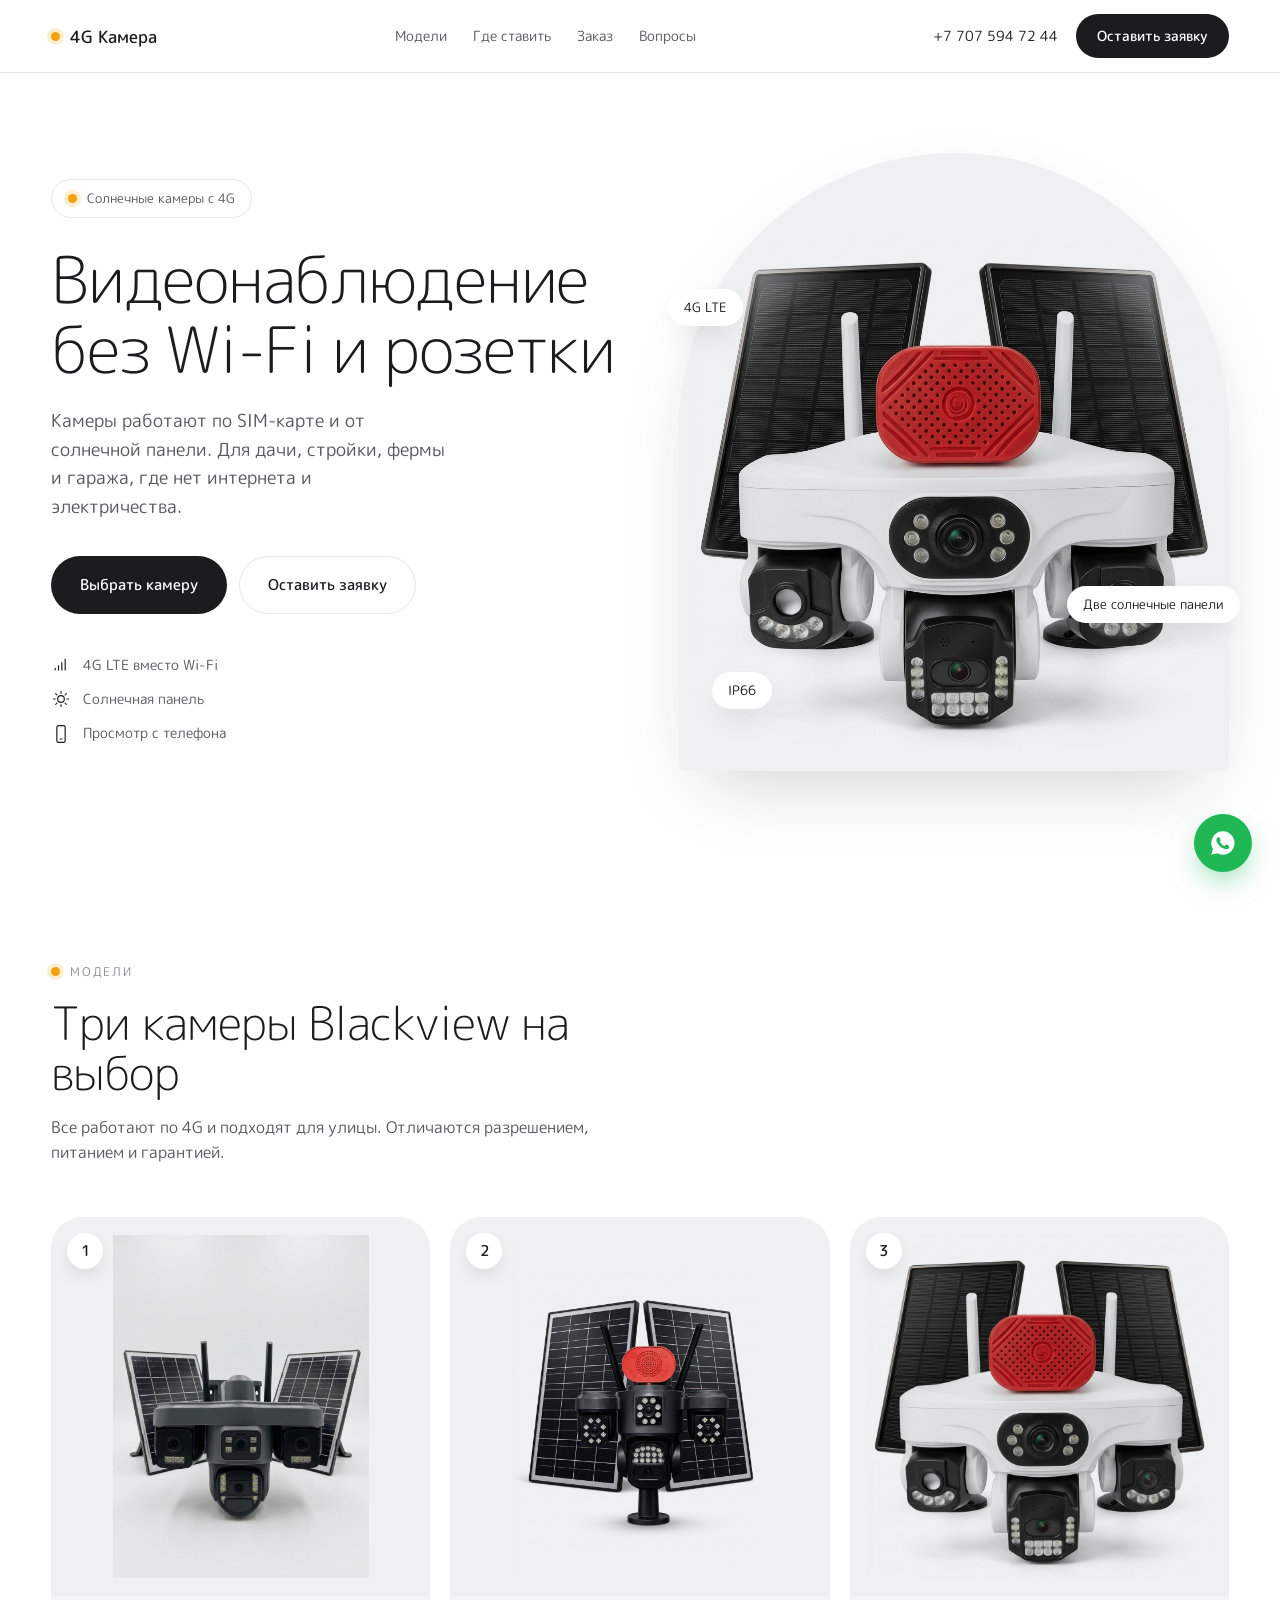
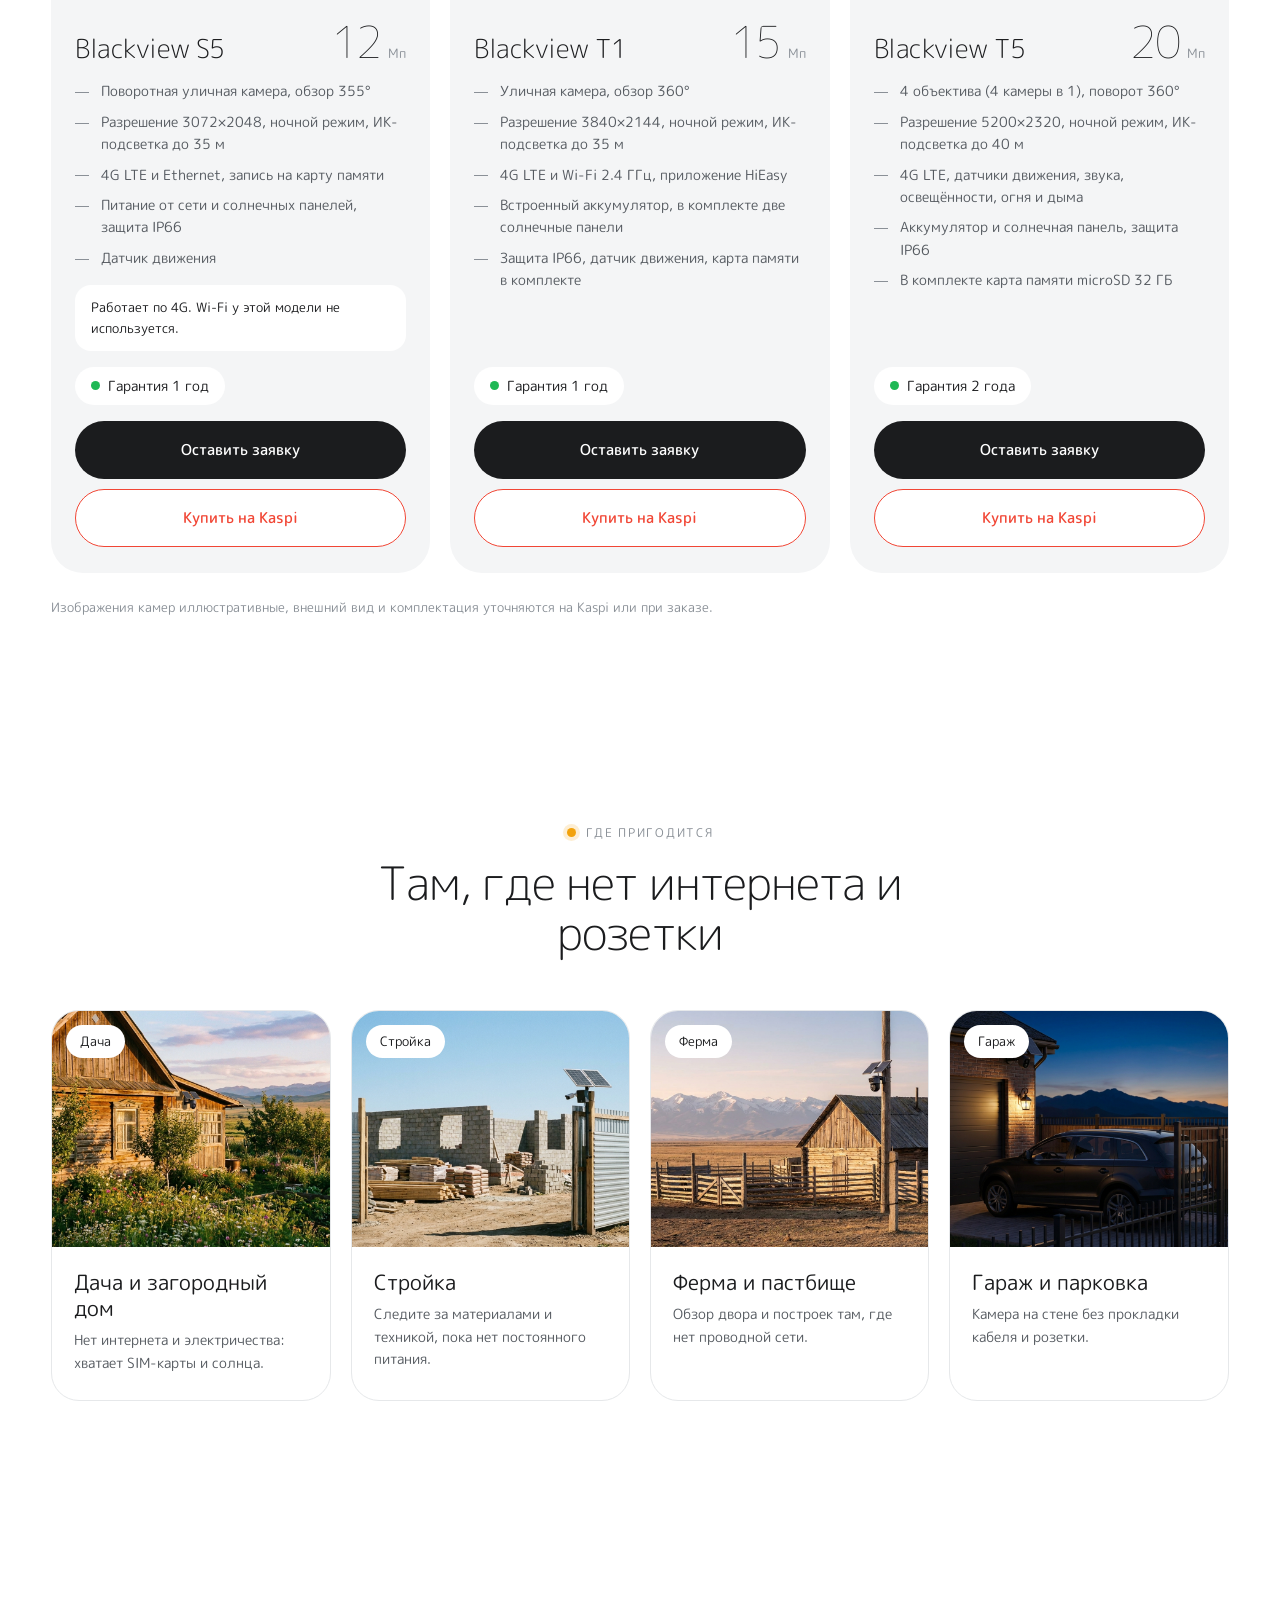
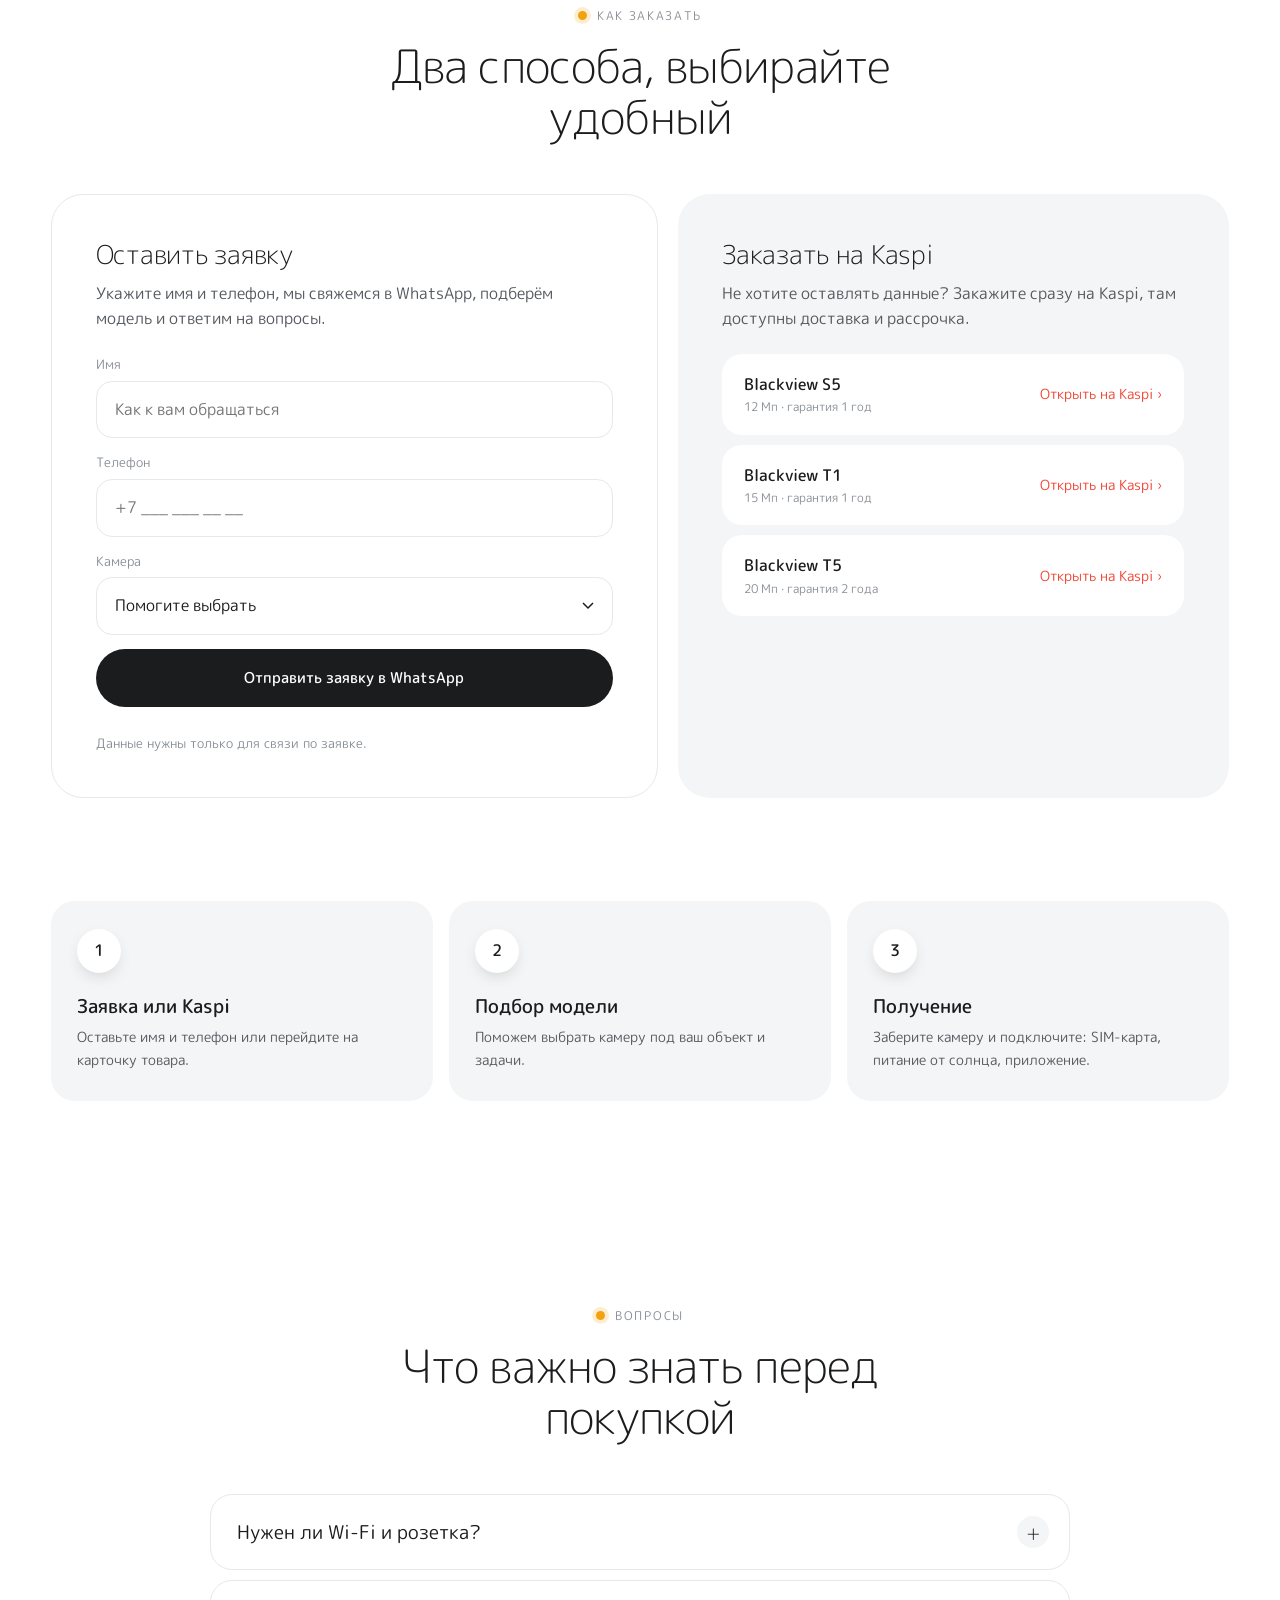
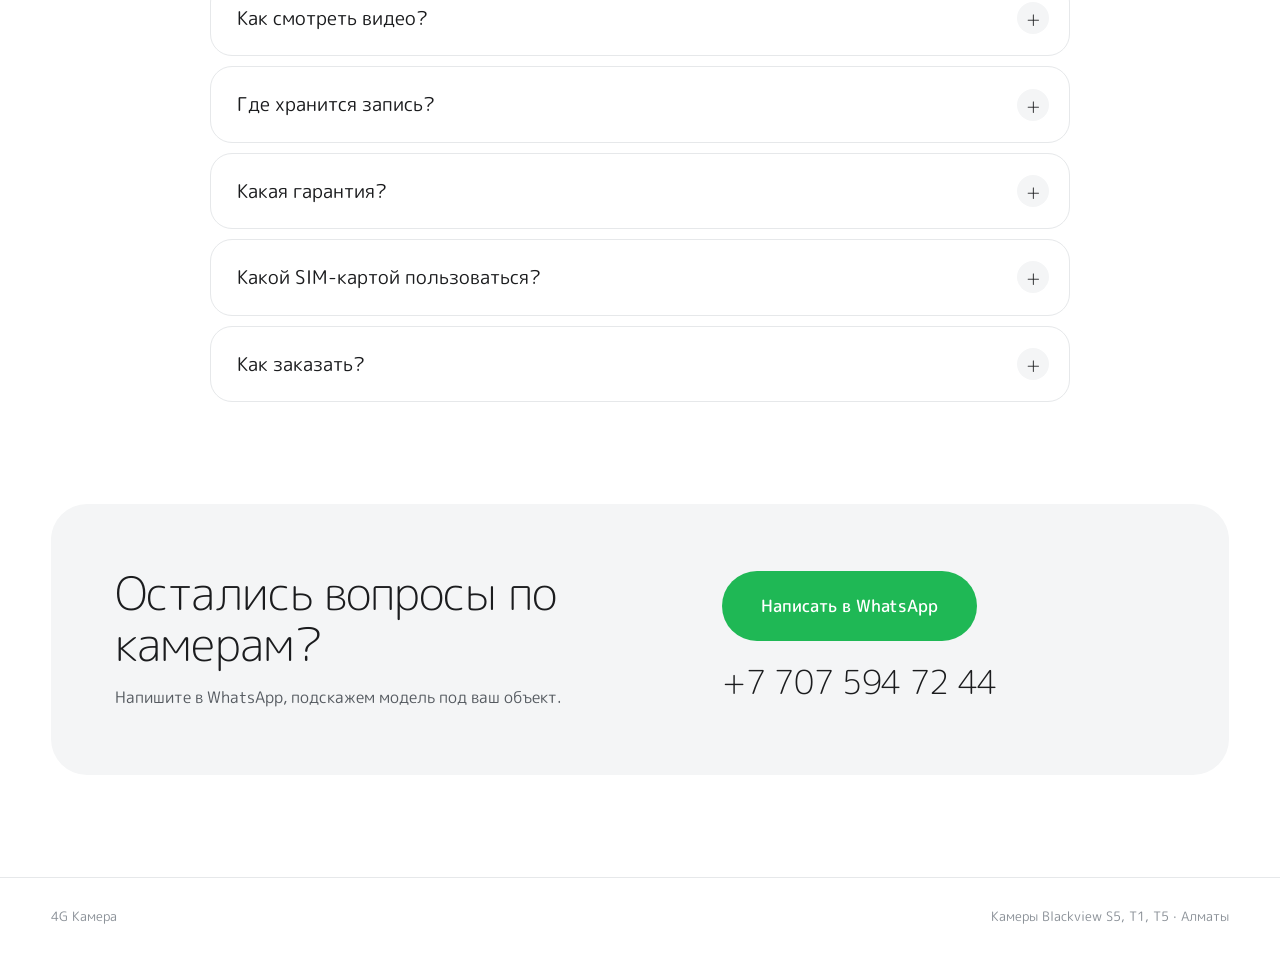
==== index.html @ ace56b49 "4G camera site: variants A and B" ====
<!doctype html>
<html lang="ru">
<head>
<meta charset="utf-8">
<meta name="viewport" content="width=device-width, initial-scale=1">
<title>4G камеры видеонаблюдения на солнечной панели: без Wi-Fi и розетки</title>
<meta name="description" content="Камеры видеонаблюдения Blackview S5, T1 и T5 с 4G и солнечными панелями. Работают по SIM-карте, не нужны Wi-Fi и розетка. Оставьте заявку или закажите на Kaspi.">
<meta property="og:title" content="4G камеры видеонаблюдения на солнечной панели">
<meta property="og:description" content="Без Wi-Fi и розетки: SIM-карта и солнечная панель. Три модели, гарантия 1 и 2 года.">
<meta property="og:type" content="website">
<meta name="robots" content="noindex">
<meta name="theme-color" content="#ffffff">
<meta name="color-scheme" content="light only">
<link rel="icon" href="data:image/svg+xml,%3Csvg xmlns='http://www.w3.org/2000/svg' viewBox='0 0 32 32'%3E%3Crect width='32' height='32' rx='9' fill='%231B1C1E'/%3E%3Ccircle cx='16' cy='16' r='6' fill='%23F2A20C'/%3E%3C/svg%3E">
<link rel="preconnect" href="https://fonts.googleapis.com">
<link rel="preconnect" href="https://fonts.gstatic.com" crossorigin>
<link href="https://fonts.googleapis.com/css2?family=M+PLUS+Rounded+1c:wght@300;400;500;700&display=swap" rel="stylesheet">
<link rel="stylesheet" href="styles.css">
</head>
<body>

<header class="top" id="top">
  <a class="logo" href="#top" aria-label="На главную"><i class="sun"></i><span>4G Камера</span></a>
  <nav class="nav" id="nav" aria-label="Разделы">
    <a href="#models"><em>01</em><b class="s">Модели</b><b class="l">Три модели камер</b><small>Характеристики и гарантия</small></a>
    <a href="#where"><em>02</em><b class="s">Где ставить</b><b class="l">Где пригодится</b><small>Дача, стройка, ферма, гараж</small></a>
    <a href="#order"><em>03</em><b class="s">Заказ</b><b class="l">Как заказать</b><small>Заявка или Kaspi</small></a>
    <a href="#faq"><em>04</em><b class="s">Вопросы</b><b class="l">Вопросы и ответы</b><small>SIM, питание, гарантия</small></a>
    <div class="nav-cta"><button class="btn btn-ink btn-block" type="button" data-lead>Оставить заявку</button><a class="nav-ph" href="tel:+77075947244">+7 707 594 72 44</a></div>
  </nav>
  <div class="top-r">
    <a class="phone" href="tel:+77075947244">+7 707 594 72 44</a>
    <button class="btn btn-ink btn-sm top-cta" type="button" data-lead>Оставить заявку</button>
    <button class="menu-btn" id="burger" type="button" aria-label="Меню" aria-expanded="false" aria-controls="nav"><span class="mb-i"><i></i><i></i></span><b>Меню</b></button>
  </div>
</header>

<main>

<!-- HERO -->
<section class="hero">
  <div class="hero-text">
    <p class="chip"><i class="sun"></i>Солнечные камеры с 4G</p>
    <h1>Видеонаблюдение без Wi-Fi и розетки</h1>
    <p class="lead">Камеры работают по SIM-карте и от солнечной панели. Для дачи, стройки, фермы и гаража, где нет интернета и электричества.</p>
    <div class="cta">
      <a class="btn btn-ink" href="#models">Выбрать камеру</a>
      <button class="btn btn-line" type="button" data-lead>Оставить заявку</button>
    </div>
    <ul class="hero-facts">
      <li><svg viewBox="0 0 24 24"><path d="M5 18v-2M9 18v-5M13 18V9M17 18V5"/></svg>4G LTE вместо Wi-Fi</li>
      <li><svg viewBox="0 0 24 24"><circle cx="12" cy="12" r="4"/><path d="M12 3v2M12 19v2M3 12h2M19 12h2M5.6 5.6l1.4 1.4M17 17l1.4 1.4M5.6 18.4L7 17M17 7l1.4-1.4"/></svg>Солнечная панель</li>
      <li><svg viewBox="0 0 24 24"><rect x="7" y="2" width="10" height="20" rx="2"/><path d="M11 18h2"/></svg>Просмотр с телефона</li>
    </ul>
  </div>
  <div class="hero-shot">
    <div class="arch">
      <img src="img/t5.jpg" alt="Солнечная 4G-камера видеонаблюдения с тремя поворотными объективами" width="1024" height="1024" fetchpriority="high">
    </div>
    <span class="pill p1">4G LTE</span>
    <span class="pill p2">Две солнечные панели</span>
    <span class="pill p3">IP66</span>
  </div>
</section>

<!-- MODELS -->
<section class="models" id="models">
  <div class="sec-head">
    <p class="eyebrow"><i></i>Модели</p>
    <h2>Три камеры Blackview на выбор</h2>
    <p class="sub">Все работают по 4G и подходят для улицы. Отличаются разрешением, питанием и гарантией.</p>
  </div>
  <div class="mdl">
    <div class="mgrid" id="mdlGrid"></div>
    <p class="foot-note">Изображения камер иллюстративные, внешний вид и комплектация уточняются на Kaspi или при заказе.</p>
  </div>
</section>

<!-- WHERE -->
<section class="where" id="where">
  <div class="sec-head center">
    <p class="eyebrow"><i></i>Где пригодится</p>
    <h2>Там, где нет интернета и розетки</h2>
  </div>
  <div class="cards" id="whereCards"></div>
</section>

<!-- ORDER -->
<section class="order" id="order">
  <div class="sec-head center">
    <p class="eyebrow"><i></i>Как заказать</p>
    <h2>Два способа, выбирайте удобный</h2>
  </div>
  <div class="ord">
    <div class="ord-card">
      <h3>Оставить заявку</h3>
      <p>Укажите имя и телефон, мы свяжемся в WhatsApp, подберём модель и ответим на вопросы.</p>
      <form class="form" id="leadForm" novalidate>
        <label>Имя<input type="text" name="name" autocomplete="name" placeholder="Как к вам обращаться" required></label>
        <label>Телефон<input type="tel" name="phone" autocomplete="tel" inputmode="tel" placeholder="+7 ___ ___ __ __" required></label>
        <label>Камера<select name="model" id="formModel"></select></label>
        <p class="err" id="formErr" role="alert"></p>
        <button class="btn btn-ink btn-block" type="submit">Отправить заявку в WhatsApp</button>
        <p class="note">Данные нужны только для связи по заявке.</p>
      </form>
    </div>
    <div class="ord-card ord-kaspi">
      <h3>Заказать на Kaspi</h3>
      <p>Не хотите оставлять данные? Закажите сразу на Kaspi, там доступны доставка и рассрочка.</p>
      <ul class="kaspi-list" id="kaspiList"></ul>
    </div>
  </div>
</section>

<!-- STEPS -->
<section class="steps">
  <ol class="st">
    <li><b>1</b><h3>Заявка или Kaspi</h3><p>Оставьте имя и телефон или перейдите на карточку товара.</p></li>
    <li><b>2</b><h3>Подбор модели</h3><p>Поможем выбрать камеру под ваш объект и задачи.</p></li>
    <li><b>3</b><h3>Получение</h3><p>Заберите камеру и подключите: SIM-карта, питание от солнца, приложение.</p></li>
  </ol>
</section>

<!-- FAQ -->
<section class="faq" id="faq">
  <div class="sec-head center">
    <p class="eyebrow"><i></i>Вопросы</p>
    <h2>Что важно знать перед покупкой</h2>
  </div>
  <div class="qa">
    <details><summary>Нужен ли Wi-Fi и розетка?</summary><p>Нет. Камеры работают по 4G LTE через SIM-карту с интернетом и питаются от солнечной панели и аккумулятора. Модель S5 работает по 4G и от сети, Wi-Fi у неё не используется.</p></details>
    <details><summary>Как смотреть видео?</summary><p>Через мобильное приложение: онлайн-просмотр, запись и оповещения о движении на телефон.</p></details>
    <details><summary>Где хранится запись?</summary><p>На карте памяти microSD, которая устанавливается в камеру.</p></details>
    <details><summary>Какая гарантия?</summary><p>На модели S5 и T1 гарантия 1 год, на модель T5 гарантия 2 года.</p></details>
    <details><summary>Какой SIM-картой пользоваться?</summary><p>Подойдёт SIM-карта оператора связи с мобильным интернетом. Рекомендуем проверить покрытие 4G в месте установки до покупки.</p></details>
    <details><summary>Как заказать?</summary><p>Оставьте заявку на сайте или закажите напрямую на Kaspi. На Kaspi доступны доставка и рассрочка.</p></details>
  </div>
</section>

<!-- CONTACT -->
<section class="contact">
  <div class="contact-box">
    <div>
      <h2>Остались вопросы по камерам?</h2>
      <p class="sub">Напишите в WhatsApp, подскажем модель под ваш объект.</p>
    </div>
    <div class="contact-col">
      <a class="btn btn-wa btn-lg" data-wa="Здравствуйте! Хочу узнать про 4G камеры на солнечной панели." href="#">Написать в WhatsApp</a>
      <p class="ph"><a href="tel:+77075947244">+7 707 594 72 44</a></p>
    </div>
  </div>
</section>

</main>

<footer class="foot">
  <span>4G Камера</span>
  <span>Камеры Blackview S5, T1, T5 · Алматы</span>
</footer>

<a class="wa-float" data-wa="Здравствуйте! Хочу узнать про 4G камеры на солнечной панели." href="#" aria-label="Написать в WhatsApp">
  <svg viewBox="0 0 24 24" width="28" height="28" fill="currentColor" aria-hidden="true"><path d="M12 2a10 10 0 0 0-8.6 15.1L2 22l5-1.3A10 10 0 1 0 12 2Zm5.2 14.1c-.2.6-1.3 1.2-1.8 1.2-.5.1-1 .2-3.3-.7-2.8-1.2-4.600-4-4.700-4.200-.1-.2-1.100-1.500-1.100-2.800s.7-2 1-2.300c.2-.3.500-.3.700-.3h.5c.2 0 .4 0 .6.500l.8 2c.1.200.1.400 0 .500l-.4.600c-.1.100-.2.300-.1.500.5.900 1.200 1.700 2 2.300.8.600 1.500.9 1.700 1 .2.100.4.100.5-.1l.7-.9c.2-.2.300-.2.500-.1l1.900.9c.2.100.4.200.4.300.1.200.1.800-.1 1.400Z"/></svg>
</a>

<div class="modal" id="modal" hidden>
  <div class="modal-bg" data-close></div>
  <div class="modal-box" role="dialog" aria-modal="true" aria-labelledby="modalTitle">
    <button class="modal-x" type="button" data-close aria-label="Закрыть">×</button>
    <h3 id="modalTitle">Оставить заявку</h3>
    <p>Укажите имя и телефон, ответим в WhatsApp.</p>
    <form class="form" id="leadForm2" novalidate>
      <label>Имя<input type="text" name="name" autocomplete="name" placeholder="Как к вам обращаться" required></label>
      <label>Телефон<input type="tel" name="phone" autocomplete="tel" inputmode="tel" placeholder="+7 ___ ___ __ __" required></label>
      <label>Камера<select name="model" id="formModel2"></select></label>
      <p class="err" id="formErr2" role="alert"></p>
      <button class="btn btn-ink btn-block" type="submit">Отправить заявку в WhatsApp</button>
      <p class="note">Данные нужны только для связи по заявке.</p>
    </form>
  </div>
</div>

<script src="app.js"></script>
</body>
</html>
---- styles.css ----
:root{
  --ink:#1B1C1E;--body:#555A60;--muted:#8A9097;--panel:#F4F5F6;--line:#E6E8EA;
  --sun:#F2A20C;--wa:#1FB855;--kaspi:#F14635;
  --r:28px;--pad:clamp(20px,4vw,56px);--max:1240px;--hh:65px;
  color-scheme:light only;
}
html{color-scheme:light only}
*{box-sizing:border-box;margin:0;padding:0}
html{scroll-behavior:smooth;-webkit-text-size-adjust:100%}
body{font-family:'M PLUS Rounded 1c','Onest',system-ui,sans-serif;font-weight:400;font-size:16px;line-height:1.6;color:var(--body);background:#fff;-webkit-font-smoothing:antialiased;overflow-x:hidden}
body.menu-open,body.modal-open{overflow:hidden}
img{display:block;max-width:100%}
a{color:inherit}
button,input,select{font:inherit;color:inherit}
button{cursor:pointer;background:none;border:0}
h1,h2,h3{color:var(--ink);font-weight:300;letter-spacing:-.02em;line-height:1.1}
h2{font-size:clamp(28px,3.6vw,46px);max-width:20ch}
h3{font-weight:500;letter-spacing:0;line-height:1.25}
section{padding:clamp(56px,8vw,104px) var(--pad)}
.sec-head{max-width:var(--max);margin:0 auto clamp(28px,4vw,52px)}
.sec-head.center{text-align:center}
.sec-head.center h2{margin-left:auto;margin-right:auto;max-width:24ch}
.sec-head.center .sub{margin-left:auto;margin-right:auto}
.eyebrow{display:flex;align-items:center;gap:10px;font-size:12px;letter-spacing:.14em;text-transform:uppercase;color:var(--muted);margin-bottom:16px}
.center .eyebrow{justify-content:center}
.eyebrow i,.sun{display:inline-block;width:9px;height:9px;border-radius:50%;background:var(--sun);box-shadow:0 0 0 4px rgba(242,162,12,.18)}
.sub{max-width:58ch;margin-top:16px}
.note{font-size:13px;color:var(--muted);margin-top:12px}
.foot-note{font-size:13px;color:var(--muted);margin:24px auto 0;max-width:var(--max)}

.btn{display:inline-flex;align-items:center;justify-content:center;gap:10px;padding:16px 28px;font-weight:500;font-size:15px;text-decoration:none;border-radius:999px;border:1px solid transparent;transition:background .2s,transform .2s,border-color .2s,color .2s}
.btn-ink{background:var(--ink);color:#fff}.btn-ink:hover{background:#000;transform:translateY(-1px)}
.btn-wa{background:var(--wa);color:#fff}.btn-wa:hover{background:#18a34b;transform:translateY(-1px)}
.btn-line{border-color:var(--line);background:#fff;color:var(--ink)}.btn-line:hover{border-color:var(--ink)}
.btn-kaspi{border-color:var(--kaspi);color:var(--kaspi);background:#fff}.btn-kaspi:hover{background:var(--kaspi);color:#fff;transform:translateY(-1px)}
.btn-sm{padding:10px 20px;font-size:14px}.btn-lg{padding:20px 38px;font-size:17px}.btn-block{display:flex;width:100%}

/* header */
.top{position:fixed;inset:0 0 auto 0;z-index:50;display:flex;align-items:center;justify-content:space-between;gap:20px;padding:14px var(--pad);background:#fff;border-bottom:1px solid var(--line)}
.logo{display:flex;align-items:center;gap:10px;text-decoration:none;font-weight:500;color:var(--ink);font-size:17px}
.nav{display:flex;gap:26px;font-size:14px}
.nav a{text-decoration:none;color:var(--body)}.nav a:hover{color:var(--ink)}
.nav em,.nav small,.nav .l,.nav-cta{display:none}
.nav a b{font-weight:400}
.top-r{display:flex;align-items:center;gap:18px}
.phone{font-size:14px;text-decoration:none;color:var(--ink)}
.menu-btn{display:none;align-items:center;gap:10px;height:42px;padding:0 16px 0 14px;border:1px solid var(--line);border-radius:999px;background:#fff;color:var(--ink);font-size:13px;letter-spacing:.08em;text-transform:uppercase}
.menu-btn b{font-weight:400}
.mb-i{position:relative;width:18px;height:10px}
.mb-i i{position:absolute;left:0;right:0;height:1.5px;background:var(--ink);border-radius:2px;transition:transform .25s,top .25s}
.mb-i i:nth-child(1){top:0}.mb-i i:nth-child(2){top:8px}
.menu-btn[aria-expanded="true"] .mb-i i:nth-child(1){top:4px;transform:rotate(45deg)}
.menu-btn[aria-expanded="true"] .mb-i i:nth-child(2){top:4px;transform:rotate(-45deg)}

/* hero */
.hero{display:grid;grid-template-columns:minmax(0,1.05fr) minmax(0,1fr);gap:clamp(24px,4vw,64px);align-items:center;max-width:calc(var(--max) + var(--pad)*2);margin:0 auto;padding:128px var(--pad) 64px;min-height:min(100svh,860px)}
.chip{display:inline-flex;align-items:center;gap:10px;padding:8px 16px;border:1px solid var(--line);border-radius:999px;font-size:13px;margin-bottom:26px}
.hero h1{font-size:clamp(36px,5vw,72px);margin-bottom:22px}
.lead{font-size:clamp(16px,1.4vw,19px);max-width:36ch}
.cta{display:flex;flex-wrap:wrap;gap:12px;margin-top:34px}
.hero-facts{list-style:none;margin-top:40px;display:grid;gap:12px;font-size:14px}
.hero-facts li{display:flex;align-items:center;gap:12px}
.hero-facts svg{width:20px;height:20px;fill:none;stroke:var(--ink);stroke-width:1.4;stroke-linecap:round;stroke-linejoin:round}
.hero-shot{position:relative}
.arch{position:relative;overflow:hidden;aspect-ratio:4/4.5;border-radius:999px 999px var(--r) var(--r);background:#EEF0F2;box-shadow:0 30px 80px -30px rgba(27,28,30,.25)}
.arch img{position:absolute;left:50%;top:54%;width:96%;height:auto;transform:translate(-50%,-50%);mix-blend-mode:multiply;animation:float 7s ease-in-out infinite}
@keyframes float{50%{transform:translate(-50%,-52%)}}
.pill{position:absolute;padding:8px 16px;border-radius:999px;background:#fff;font-size:13px;color:var(--ink);box-shadow:0 12px 30px -14px rgba(27,28,30,.35)}
.p1{top:22%;left:-2%}.p2{bottom:24%;right:-2%}.p3{bottom:10%;left:6%}

/* models */
.mdl{max-width:var(--max);margin:0 auto}
.pills{display:flex;flex-wrap:wrap;gap:8px}
.pills button{padding:11px 22px;border-radius:999px;border:1px solid var(--line);font-size:14px;color:var(--ink);background:#fff;transition:background .15s,color .15s,border-color .15s}
.pills button:hover{border-color:var(--ink)}
.pills button[aria-selected="true"]{background:var(--ink);color:#fff;border-color:var(--ink)}
.mdl-card{display:grid;grid-template-columns:minmax(0,1fr) minmax(0,1.1fr);gap:0;margin-top:20px;background:var(--panel);border-radius:36px;overflow:hidden}
.mdl-img{position:relative;display:grid;place-items:center;padding:clamp(16px,3vw,40px);background:#EEF0F2;min-height:420px}
.mdl-img img{max-height:520px;width:auto;mix-blend-mode:multiply;transition:opacity .3s}
.mdl-img img.fade{opacity:0}
.mdl-body{padding:clamp(24px,3.4vw,48px);display:flex;flex-direction:column;gap:20px}
.mdl-head{display:flex;align-items:flex-end;justify-content:space-between;gap:16px;flex-wrap:wrap}
.mdl-name{font-size:clamp(26px,3vw,38px);font-weight:300;color:var(--ink);letter-spacing:-.02em}
.mdl-mp{display:flex;align-items:baseline;gap:8px;font-size:13px;color:var(--muted)}
.mdl-mp b{font-size:clamp(40px,5vw,64px);font-weight:200;color:var(--ink);letter-spacing:-.04em;line-height:1}
.dash{list-style:none;display:grid;gap:10px;font-size:15px}
.dash li{display:flex;gap:12px}
.dash li::before{content:'';flex:none;width:14px;height:1px;background:var(--muted);margin-top:.85em}
.mdl-warn{font-size:13px;color:var(--ink);background:#fff;border-radius:16px;padding:12px 16px}
.mdl-warn:empty{display:none}
.mdl-foot{margin-top:auto;display:flex;align-items:center;justify-content:space-between;gap:16px;flex-wrap:wrap;padding-top:8px}
.warr{display:inline-flex;align-items:center;gap:8px;padding:8px 16px;border-radius:999px;background:#fff;font-size:14px;color:var(--ink)}
.warr::before{content:'';width:9px;height:9px;border-radius:50%;background:var(--wa)}
.mdl-btns{display:flex;gap:10px;flex-wrap:wrap}
.cmp-wrap{margin-top:28px;overflow-x:auto;border:1px solid var(--line);border-radius:24px}
.cmp{width:100%;min-width:560px;border-collapse:collapse;font-size:14px}
.cmp th,.cmp td{padding:14px 20px;text-align:left;border-bottom:1px solid var(--line)}
.cmp tr:last-child td,.cmp tr:last-child th{border-bottom:0}
.cmp thead th{font-weight:500;color:var(--ink);background:var(--panel)}
.cmp tbody th{font-weight:400;color:var(--muted);width:30%}
.cmp td.on,.cmp th.on{background:rgba(242,162,12,.1)}

/* cards */
.cards{display:grid;grid-template-columns:repeat(4,1fr);gap:20px;max-width:var(--max);margin:0 auto}
.card{display:flex;flex-direction:column;background:#fff;border:1px solid var(--line);border-radius:var(--r);overflow:hidden;transition:transform .25s,box-shadow .25s}
.card:hover{transform:translateY(-4px);box-shadow:0 24px 50px -28px rgba(27,28,30,.35)}
.card-img{position:relative;aspect-ratio:4/3.4;overflow:hidden;background:var(--panel)}
.card-img img{width:100%;height:100%;object-fit:cover;transition:transform .6s}
.card:hover .card-img img{transform:scale(1.06)}
.tag{position:absolute;top:14px;left:14px;padding:6px 14px;border-radius:999px;background:#fff;font-size:13px;color:var(--ink)}
.card-body{padding:22px 22px 26px}
.card-body h3{font-size:21px;font-weight:400;margin-bottom:8px}
.card-body p{font-size:14px}

/* order */
.ord{display:grid;grid-template-columns:1.1fr 1fr;gap:20px;max-width:var(--max);margin:0 auto}
.ord-card{padding:clamp(24px,3.4vw,44px);border:1px solid var(--line);border-radius:32px;background:#fff}
.ord-kaspi{background:var(--panel);border-color:transparent}
.ord-card h3{font-size:26px;font-weight:300;margin-bottom:10px;letter-spacing:-.01em}
.ord-card>p{margin-bottom:22px;max-width:46ch}
.form{display:grid;gap:14px}
.form label{display:grid;gap:6px;font-size:13px;color:var(--muted)}
.form input,.form select{width:100%;padding:15px 18px;border:1px solid var(--line);border-radius:16px;background:#fff;color:var(--ink);font-size:16px;outline:0;transition:border-color .15s}
.form input:focus,.form select:focus{border-color:var(--ink)}
.form select{appearance:none;background-image:url("data:image/svg+xml,%3Csvg xmlns='http://www.w3.org/2000/svg' width='12' height='8' viewBox='0 0 12 8'%3E%3Cpath d='M1 1l5 5 5-5' fill='none' stroke='%231B1C1E' stroke-width='1.5'/%3E%3C/svg%3E");background-repeat:no-repeat;background-position:right 18px center}
.err{font-size:13px;color:#C23A28;min-height:0}.err:empty{display:none}
.kaspi-list{list-style:none;display:grid;gap:10px}
.kaspi-list a{display:flex;align-items:center;justify-content:space-between;gap:12px;padding:18px 22px;border-radius:20px;background:#fff;text-decoration:none;color:var(--ink);transition:transform .2s,box-shadow .2s}
.kaspi-list a:hover{transform:translateY(-2px);box-shadow:0 16px 36px -22px rgba(27,28,30,.4)}
.kaspi-list b{font-weight:500}
.kaspi-list small{display:block;font-size:12px;color:var(--muted)}
.kaspi-list i{font-style:normal;color:var(--kaspi);font-size:14px;white-space:nowrap}

/* steps */
.steps{padding-top:0}
.st{list-style:none;display:grid;grid-template-columns:repeat(3,1fr);gap:16px;max-width:var(--max);margin:0 auto}
.st li{padding:28px 26px 30px;background:var(--panel);border-radius:24px}
.st b{display:grid;place-items:center;width:44px;height:44px;border-radius:50%;background:#fff;color:var(--ink);font-weight:500;margin-bottom:22px;box-shadow:0 6px 18px -8px rgba(27,28,30,.3)}
.st h3{font-size:19px;margin-bottom:8px}.st p{font-size:14px}

/* faq */
.faq{background:#fff}
.qa{max-width:860px;margin:0 auto;display:grid;gap:10px}
.qa details{border:1px solid var(--line);border-radius:22px;background:#fff;transition:background .2s}
.qa details[open]{background:var(--panel);border-color:transparent}
.qa summary{list-style:none;cursor:pointer;padding:22px 64px 22px 26px;font-size:clamp(16px,1.5vw,19px);color:var(--ink);position:relative}
.qa summary::-webkit-details-marker{display:none}
.qa summary::after{content:'+';position:absolute;right:20px;top:50%;width:32px;height:32px;margin-top:-16px;display:grid;place-items:center;border-radius:50%;background:var(--panel);font-size:20px;font-weight:300;transition:transform .2s,background .2s}
.qa details[open] summary::after{transform:rotate(45deg);background:#fff}
.qa p{padding:0 26px 24px;max-width:64ch}

/* contact */
.contact{padding-top:0}
.contact-box{max-width:var(--max);margin:0 auto;padding:clamp(32px,5vw,64px);background:var(--panel);border-radius:36px;display:grid;grid-template-columns:1.3fr 1fr;gap:32px;align-items:center}
.contact-box h2{max-width:16ch}
.contact-col{display:grid;gap:14px;justify-items:start}
.ph{font-size:clamp(24px,2.6vw,34px);font-weight:300;color:var(--ink);letter-spacing:-.01em}.ph a{text-decoration:none}
.foot{display:flex;justify-content:space-between;flex-wrap:wrap;gap:8px;padding:28px var(--pad);border-top:1px solid var(--line);font-size:13px;color:var(--muted)}
.wa-float{position:fixed;right:clamp(14px,2.4vw,28px);bottom:clamp(14px,2.4vw,28px);z-index:60;width:58px;height:58px;display:grid;place-items:center;background:var(--wa);color:#fff;border-radius:50%;box-shadow:0 12px 30px -8px rgba(31,184,85,.6);transition:transform .2s}
.wa-float:hover{transform:scale(1.07)}

/* modal */
.modal{position:fixed;inset:0;z-index:100;display:grid;place-items:center;padding:20px}
.modal[hidden]{display:none}
.modal-bg{position:absolute;inset:0;background:rgba(27,28,30,.5)}
.modal-box{position:relative;width:100%;max-width:460px;max-height:calc(100svh - 40px);overflow:auto;padding:34px 30px 30px;background:#fff;border-radius:32px;animation:pop .25s ease-out}
@keyframes pop{from{transform:translateY(14px);opacity:0}}
.modal-box h3{font-size:26px;font-weight:300;margin-bottom:8px}
.modal-box>p{margin-bottom:20px;font-size:14px}
.modal-x{position:absolute;right:16px;top:14px;width:36px;height:36px;border-radius:50%;background:var(--panel);font-size:22px;line-height:1;color:var(--ink)}

@media (max-width:1100px){
  .cards{grid-template-columns:repeat(2,1fr)}
  .menu-btn{display:inline-flex}
  .nav{display:none}
  .nav.open{display:flex;flex-direction:column;position:fixed;inset:var(--hh) 0 0 0;gap:0;padding:8px var(--pad) 40px;background:#fff;overflow-y:auto;z-index:49}
  .nav.open a{display:grid;grid-template-columns:44px 1fr;grid-template-rows:auto auto;align-items:baseline;column-gap:6px;padding:20px 0;border-bottom:1px solid var(--line);color:var(--ink)}
  .nav.open a em{display:block;grid-row:1/3;font-style:normal;font-size:13px;color:var(--muted);letter-spacing:.08em}
  .nav.open a b.l{display:block;font-size:22px;font-weight:300;letter-spacing:-.01em}
  .nav.open a b.s{display:none}
  .nav.open a small{display:block;font-size:13px;color:var(--muted);margin-top:4px}
  .nav.open .nav-cta{display:grid;gap:14px;margin-top:28px}
  .nav.open .nav-ph{text-align:center;color:var(--ink);font-size:22px;font-weight:300;text-decoration:none}
  .top-cta{display:none}
}
@media (max-width:980px){
  .hero{grid-template-columns:1fr;min-height:0;padding-top:104px}
  .hero-shot{order:-1;max-width:440px;margin:0 auto;width:100%}
  .phone{display:none}
  .mdl-card{grid-template-columns:1fr}
  .mdl-img{min-height:300px}
  .ord{grid-template-columns:1fr}
  .contact-box{grid-template-columns:1fr}
  .st{grid-template-columns:1fr}
}
@media (max-width:560px){
  .top{padding:10px var(--pad)}
  .logo{font-size:15px}
  .menu-btn{height:40px;padding:0 14px 0 12px}
  .cta .btn{flex:1 1 100%}
  .p1{left:0}.p2{right:0}.p3{left:2%}
  .pill{font-size:12px;padding:6px 12px}
  .cards{display:flex;overflow-x:auto;scroll-snap-type:x mandatory;gap:14px;margin:0 calc(var(--pad)*-1);padding:2px var(--pad) 10px;scrollbar-width:none}
  .cards::-webkit-scrollbar{display:none}
  .card{flex:0 0 82%;scroll-snap-align:center}
  .mdl-card{border-radius:28px}
  .mdl-btns,.mdl-btns .btn{width:100%}
  .wa-float{width:50px;height:50px}.wa-float svg{width:24px;height:24px}
  .foot{padding-bottom:84px}
  .contact-box{border-radius:28px}
  .modal-box{padding:30px 22px 24px;border-radius:28px}
}
@media (max-width:420px){.menu-btn b{display:none}.menu-btn{width:40px;padding:0;justify-content:center}.mb-i{width:16px}}
@media (prefers-reduced-motion:reduce){*{animation:none!important;transition:none!important}html{scroll-behavior:auto}}
.arch img,.mdl-img img{-webkit-mask-image:radial-gradient(ellipse 72% 72% at 50% 50%,#000 62%,transparent 100%);mask-image:radial-gradient(ellipse 72% 72% at 50% 50%,#000 62%,transparent 100%)}

/* models row */
.mgrid{display:grid;grid-template-columns:repeat(3,1fr);gap:20px;align-items:stretch}
.mcard{display:flex;flex-direction:column;background:var(--panel);border-radius:32px;overflow:hidden;transition:transform .25s,box-shadow .25s}
.mcard:hover{transform:translateY(-4px);box-shadow:0 28px 56px -30px rgba(27,28,30,.4)}
.mcard-img{position:relative;display:grid;place-items:center;aspect-ratio:1/1;background:#EEF0F2;padding:18px}
.mcard-img img{max-height:100%;width:auto;max-width:100%;object-fit:contain;mix-blend-mode:multiply;transition:transform .5s}
.mcard:hover .mcard-img img{transform:scale(1.04)}
.num{position:absolute;top:16px;left:16px;display:grid;place-items:center;width:36px;height:36px;border-radius:50%;background:#fff;color:var(--ink);font-weight:500;font-size:15px;box-shadow:0 8px 20px -10px rgba(27,28,30,.4)}
.mcard-body{display:flex;flex-direction:column;gap:16px;padding:24px 24px 26px;flex:1}
.mcard-head{display:flex;align-items:flex-end;justify-content:space-between;gap:12px}
.mcard-head h3{font-size:26px;font-weight:300;letter-spacing:-.02em}
.mcard .mdl-mp b{font-size:44px}
.mcard .dash{font-size:14px;gap:8px}
.mcard .warr{align-self:flex-start;margin-top:auto}
.mcard-btns{display:grid;gap:10px}
.mcard-btns .btn{width:100%}
@media (max-width:980px){
  .mgrid{display:flex;overflow-x:auto;scroll-snap-type:x mandatory;gap:14px;margin:0 calc(var(--pad)*-1);padding:2px var(--pad) 10px;scrollbar-width:none}
  .mgrid::-webkit-scrollbar{display:none}
  .mcard{flex:0 0 min(84%,380px);scroll-snap-align:center}
}
.mcard-img{display:block;aspect-ratio:1/1;padding:0}
.mcard-img img{position:absolute;inset:18px;width:calc(100% - 36px);height:calc(100% - 36px);max-height:none;object-fit:contain}
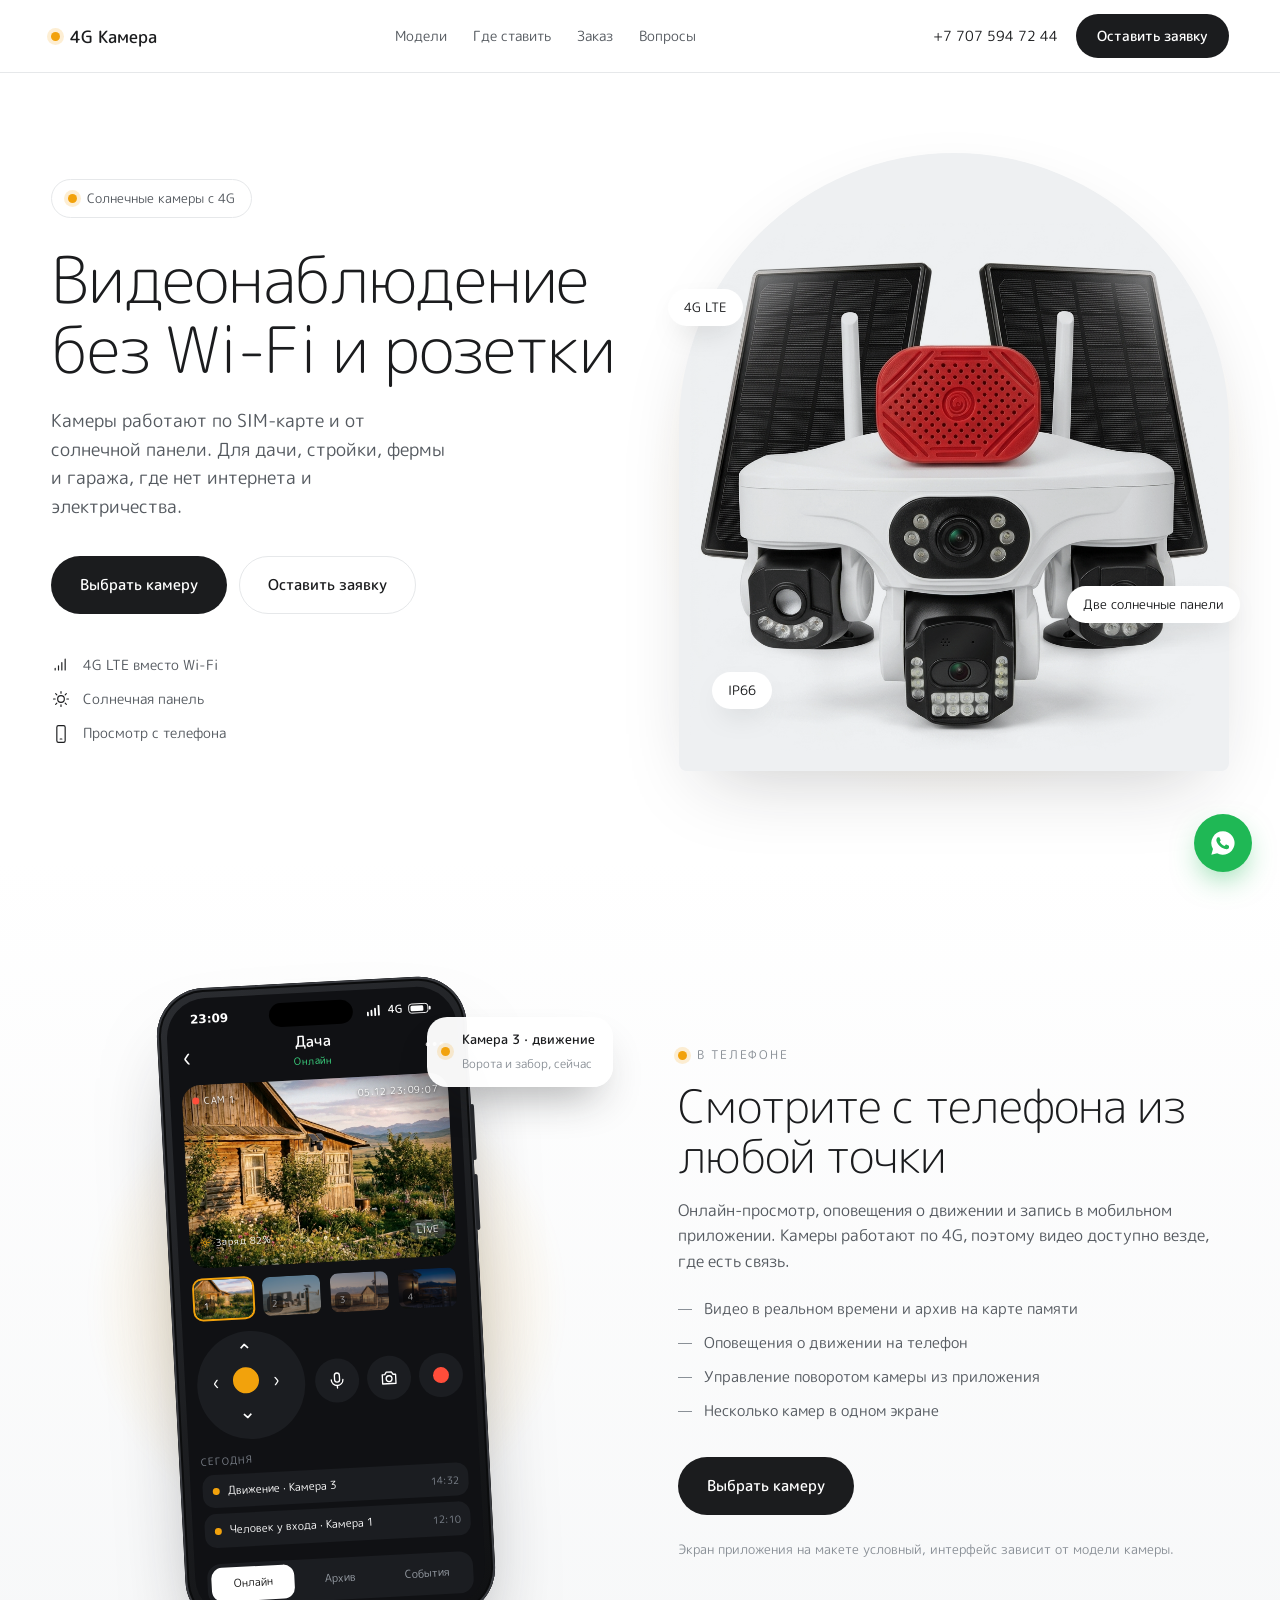
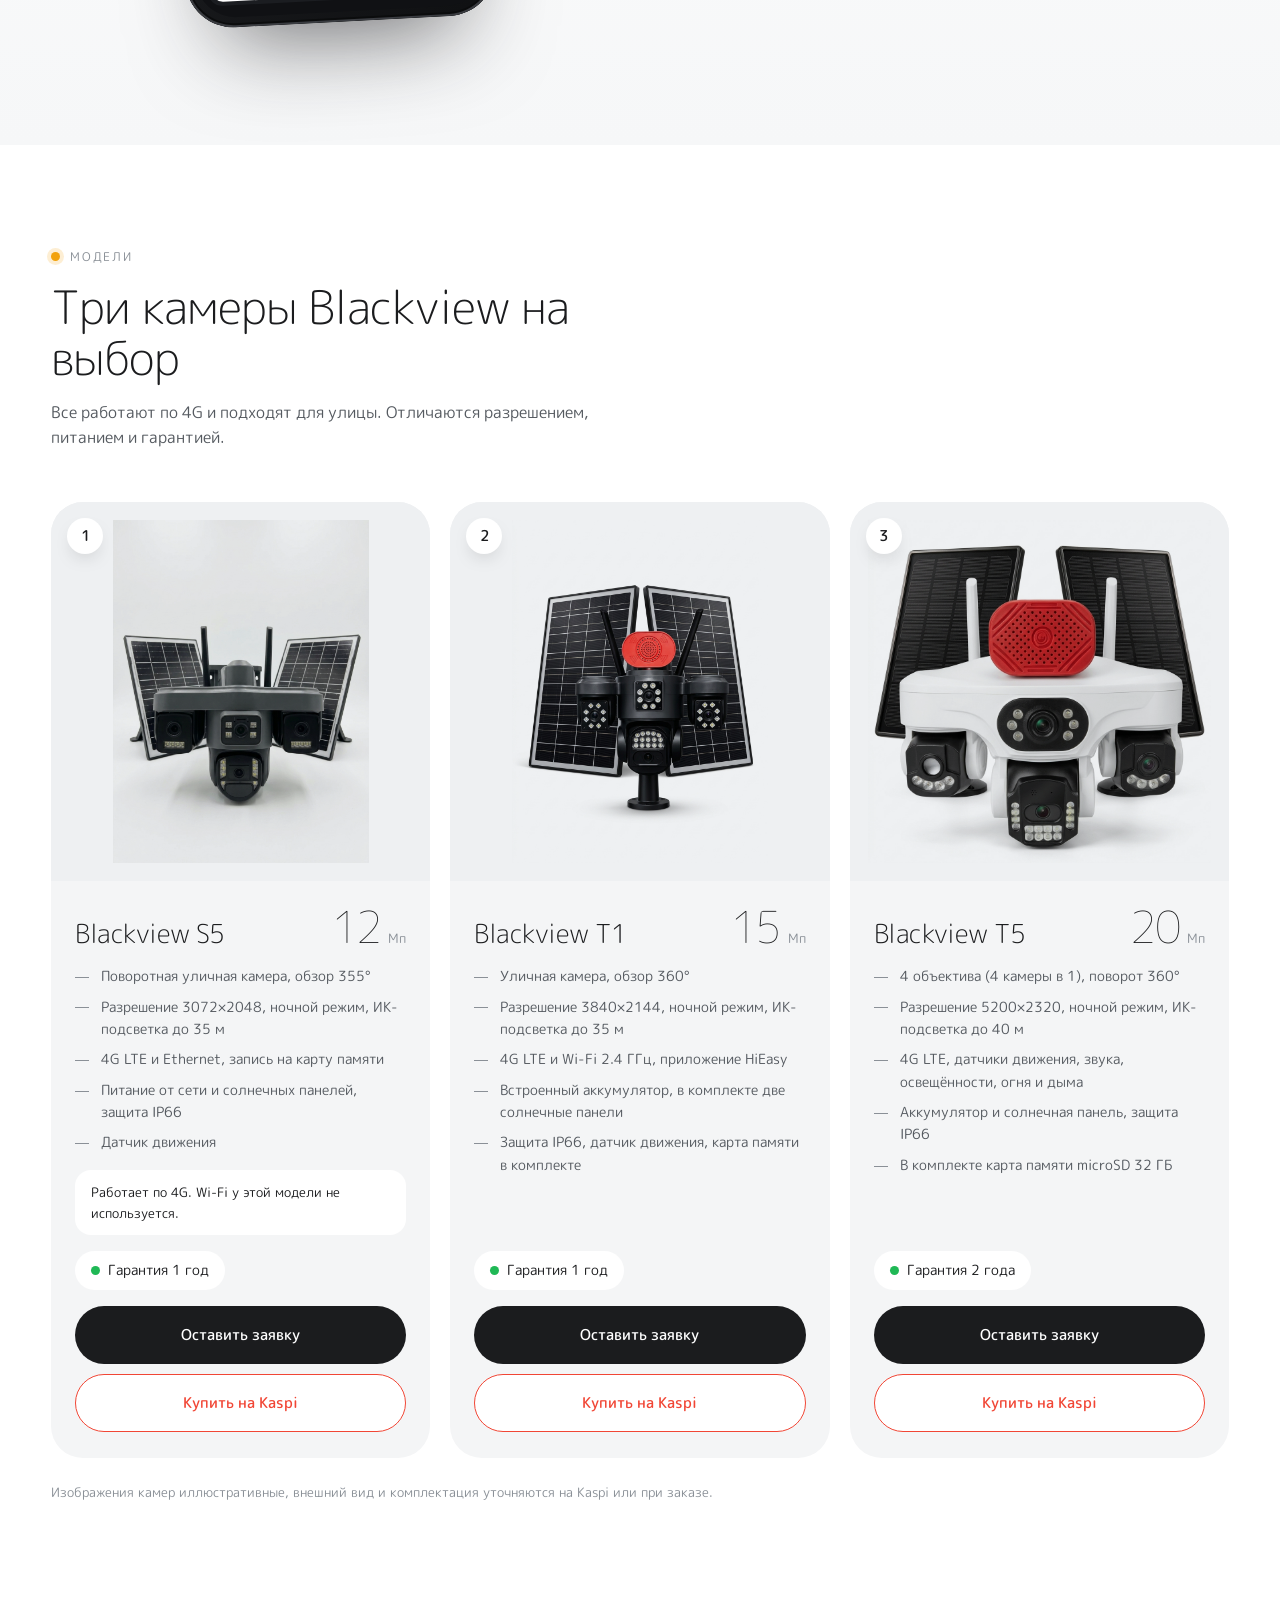
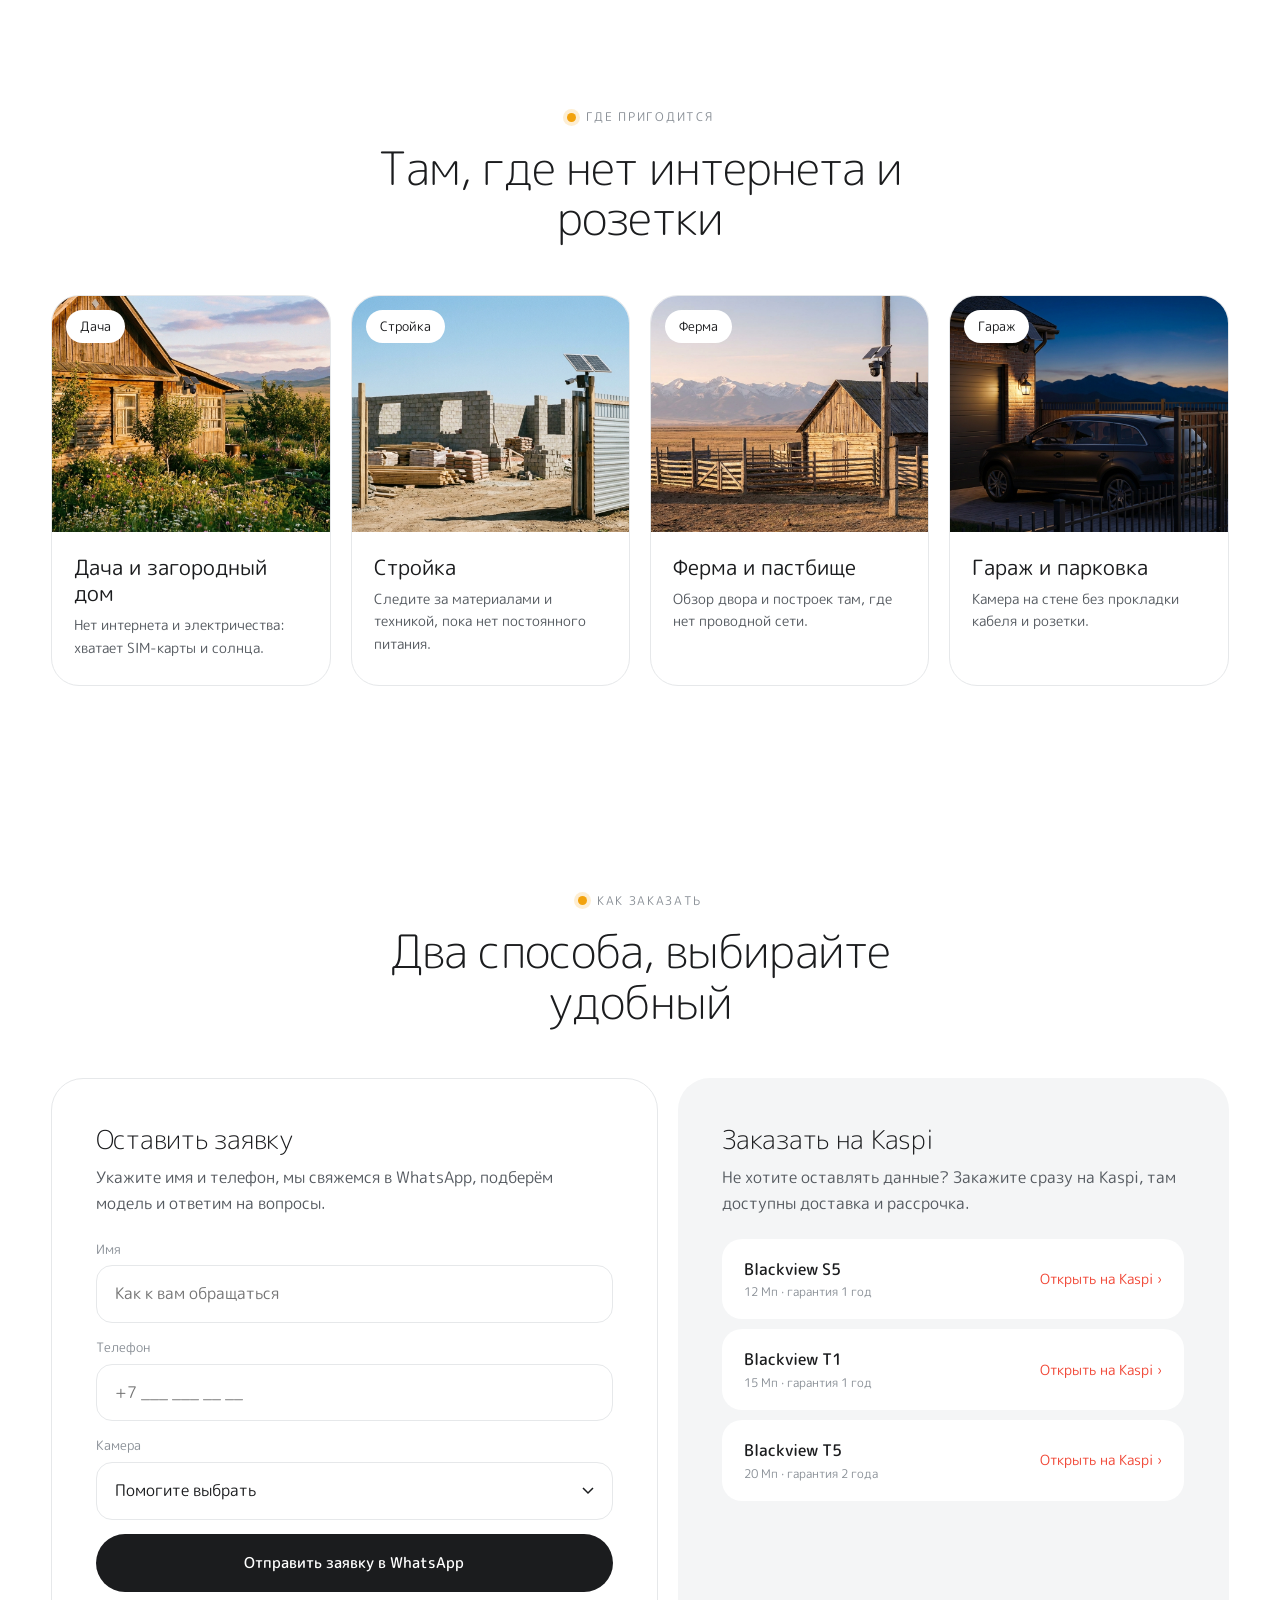
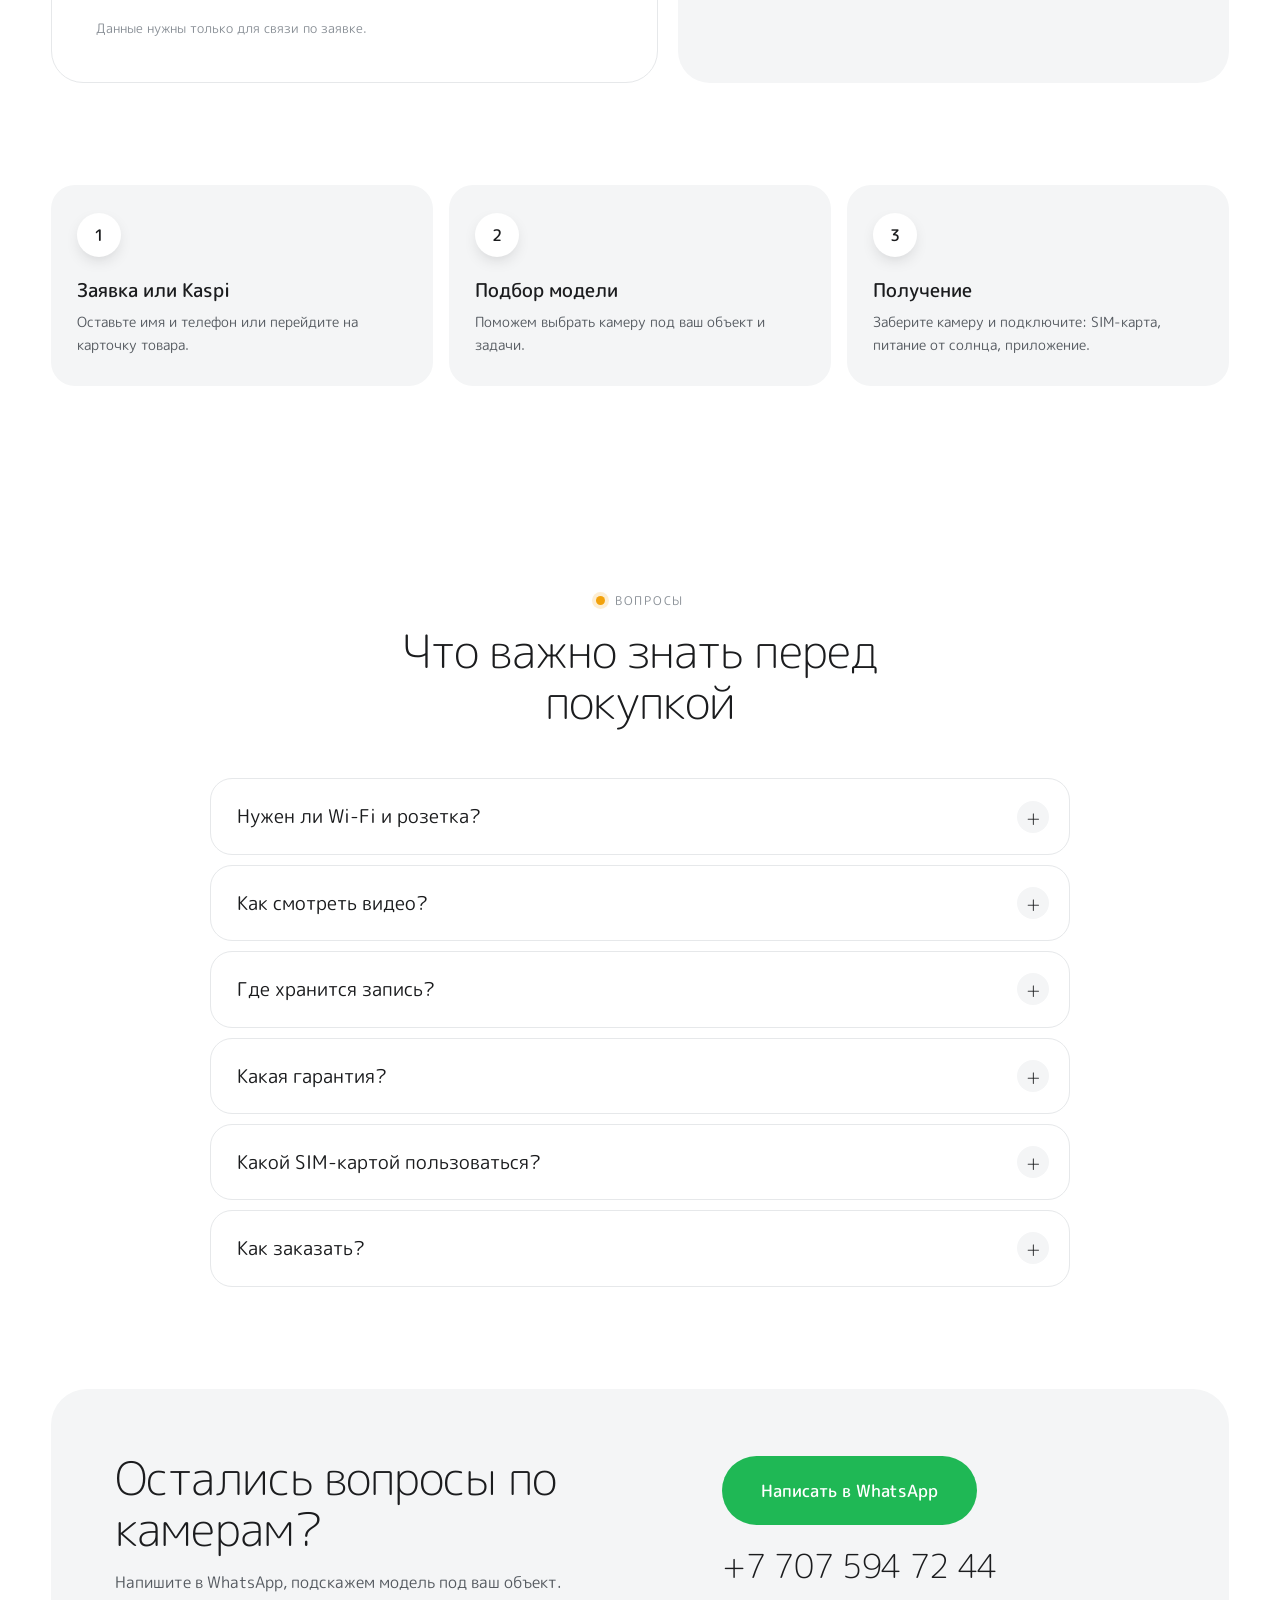
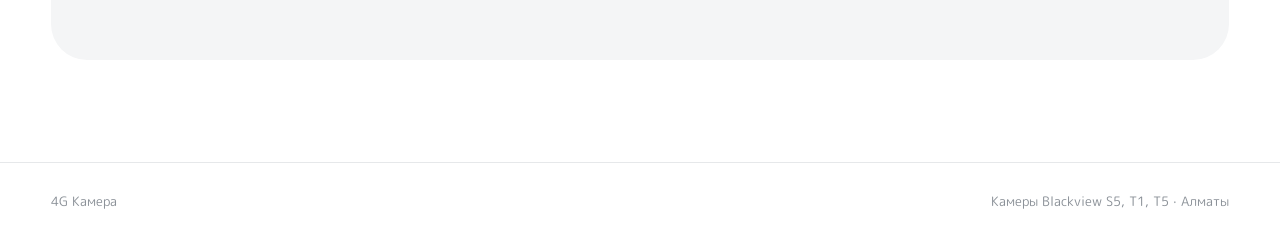
==== commit da6a02fb: "Variant A: phone mockup with camera view, hero glow" ====
--- a/index.html
+++ b/index.html
@@ -63,6 +63,54 @@
   </div>
 </section>
 
+<!-- PHONE -->
+<section class="phone-sec" id="phone">
+  <div class="ph-grid">
+    <div class="ph-stage">
+      <div class="ph-glow"></div>
+      <div class="ph-notif" id="phNotif"><i class="sun"></i><span><b>Камера 3 · движение</b><small>Ворота и забор, сейчас</small></span></div>
+      <div class="mock" aria-label="Макет приложения с видео с камеры">
+        <div class="ph-btn b1"></div><div class="ph-btn b2"></div>
+        <div class="ph-screen">
+          <div class="ph-island"></div>
+          <div class="ph-status"><b id="phTime">9:41</b><span class="ph-sig"><svg viewBox="0 0 18 12"><path d="M1 11V8M5 11V6M9 11V4M13 11V1" stroke="currentColor" stroke-width="2" stroke-linecap="round"/></svg>4G<svg viewBox="0 0 26 12" class="bat"><rect x="1" y="1" width="21" height="10" rx="3" fill="none" stroke="currentColor"/><rect x="3" y="3" width="14" height="6" rx="1.5" fill="currentColor"/><rect x="23" y="4" width="2" height="4" rx="1" fill="currentColor"/></svg></span></div>
+          <div class="ph-app">
+            <div class="ph-bar"><span class="ph-back">‹</span><div><b id="phTitle">Дача</b><small>Онлайн</small></div><span class="ph-dots"><i></i><i></i><i></i></span></div>
+            <div class="ph-feed" id="phFeed">
+              <img id="phImg" src="img/scene-dacha.jpg" alt="" draggable="false">
+              <div class="osd2 tl"><i class="rec-dot2"></i><span id="phCam">CAM 1</span></div>
+              <div class="osd2 tr" id="phClock">00:00:00</div>
+              <div class="osd2 bl"><svg viewBox="0 0 24 24"><circle cx="12" cy="12" r="4"/><path d="M12 3v2M12 19v2M3 12h2M19 12h2M5.6 5.6l1.4 1.4M17 17l1.4 1.4M5.6 18.4L7 17M17 7l1.4-1.4"/></svg>Заряд 82%</div>
+              <div class="osd2 br" id="phMode">LIVE</div>
+              <div class="ph-tl" id="phTl"><i></i></div>
+            </div>
+            <div class="ph-chs" id="phChs"></div>
+            <div class="ph-ctl">
+              <div class="dpad"><button type="button" data-d="up" aria-label="Вверх">⌃</button><button type="button" data-d="left" aria-label="Влево">‹</button><span></span><button type="button" data-d="right" aria-label="Вправо">›</button><button type="button" data-d="down" aria-label="Вниз">⌄</button></div>
+              <div class="acts"><button type="button" aria-label="Звук"><svg viewBox="0 0 24 24"><rect x="9" y="3" width="6" height="11" rx="3"/><path d="M5 11a7 7 0 0 0 14 0M12 18v3"/></svg></button><button type="button" aria-label="Снимок"><svg viewBox="0 0 24 24"><path d="M4 8h3l2-3h6l2 3h3v11H4z"/><circle cx="12" cy="13" r="3.5"/></svg></button><button type="button" class="rec" aria-label="Запись"><i></i></button></div>
+            </div>
+            <div class="ph-ev"><p>Сегодня</p><div><i></i><span>Движение · Камера 3</span><em>14:32</em></div><div><i></i><span>Человек у входа · Камера 1</span><em>12:10</em></div></div>
+            <div class="ph-tabs" id="phTabs"><button type="button" class="on" data-m="live">Онлайн</button><button type="button" data-m="arch">Архив</button><button type="button" data-m="ev">События</button></div>
+          </div>
+        </div>
+      </div>
+    </div>
+    <div class="ph-text">
+      <p class="eyebrow"><i></i>В телефоне</p>
+      <h2>Смотрите с телефона из любой точки</h2>
+      <p class="sub">Онлайн-просмотр, оповещения о движении и запись в мобильном приложении. Камеры работают по 4G, поэтому видео доступно везде, где есть связь.</p>
+      <ul class="dash ph-list">
+        <li>Видео в реальном времени и архив на карте памяти</li>
+        <li>Оповещения о движении на телефон</li>
+        <li>Управление поворотом камеры из приложения</li>
+        <li>Несколько камер в одном экране</li>
+      </ul>
+      <div class="cta"><a class="btn btn-ink" href="#models">Выбрать камеру</a></div>
+      <p class="foot-note">Экран приложения на макете условный, интерфейс зависит от модели камеры.</p>
+    </div>
+  </div>
+</section>
+
 <!-- MODELS -->
 <section class="models" id="models">
   <div class="sec-head">
--- a/styles.css
+++ b/styles.css
@@ -237,3 +237,72 @@
 }
 .mcard-img{display:block;aspect-ratio:1/1;padding:0}
 .mcard-img img{position:absolute;inset:18px;width:calc(100% - 36px);height:calc(100% - 36px);max-height:none;object-fit:contain}
+
+/* phone section */
+.phone-sec{background:linear-gradient(180deg,#fff 0,#F6F7F8 100%);overflow:hidden}
+.ph-grid{display:grid;grid-template-columns:minmax(0,1fr) minmax(0,1fr);gap:clamp(32px,6vw,96px);align-items:center;max-width:var(--max);margin:0 auto}
+.ph-stage{position:relative;display:grid;place-items:center;padding:20px 0}
+.ph-glow{position:absolute;width:min(520px,90%);aspect-ratio:1;border-radius:50%;background:radial-gradient(circle,rgba(242,162,12,.28),rgba(242,162,12,0) 68%);filter:blur(6px)}
+.mock{position:relative;width:min(310px,82vw);aspect-ratio:310/640;padding:10px;border-radius:48px;background:linear-gradient(145deg,#2b2d31,#0f1012);box-shadow:0 50px 90px -40px rgba(27,28,30,.65),inset 0 0 0 2px #3a3c41,inset 0 0 0 4px #0b0c0d;transform:rotate(-3deg);transition:transform .5s}
+.mock:hover{transform:rotate(0)}
+.ph-btn{position:absolute;right:-3px;width:4px;border-radius:2px;background:#26282c}
+.ph-btn.b1{top:130px;height:56px}.ph-btn.b2{top:200px;height:56px}
+.ph-screen{position:relative;height:100%;border-radius:40px;overflow:hidden;background:#101114;color:#fff;display:flex;flex-direction:column}
+.ph-island{position:absolute;top:9px;left:50%;transform:translateX(-50%);width:84px;height:24px;border-radius:14px;background:#000;z-index:5}
+.ph-status{display:flex;justify-content:space-between;align-items:center;padding:12px 24px 6px;font-size:12px;font-weight:500;z-index:4}
+.ph-sig{display:flex;align-items:center;gap:5px;font-size:11px}
+.ph-sig svg{height:11px;width:auto}.ph-sig .bat{height:11px}
+.ph-app{flex:1;display:flex;flex-direction:column;gap:10px;padding:2px 12px 12px;min-height:0}
+.ph-bar{display:flex;align-items:center;justify-content:space-between;gap:8px;padding:2px 2px}
+.ph-bar>div{text-align:center;line-height:1.1}
+.ph-bar b{display:block;font-size:15px;font-weight:500}
+.ph-bar small{font-size:10px;color:#3DDC84;letter-spacing:.04em}
+.ph-back{font-size:26px;line-height:1;width:28px}
+.ph-dots{display:flex;gap:3px;width:28px;justify-content:flex-end}.ph-dots i{width:4px;height:4px;border-radius:50%;background:#fff;opacity:.8}
+.ph-feed{position:relative;aspect-ratio:16/11;border-radius:18px;overflow:hidden;background:#000}
+.ph-feed img{position:absolute;inset:0;width:100%;height:100%;object-fit:cover;transform:scale(1.28);transition:opacity .35s,transform .6s cubic-bezier(.2,.7,.2,1);filter:saturate(.85) contrast(1.05)}
+.ph-feed img.fade{opacity:0}
+.ph-feed::after{content:'';position:absolute;inset:0;background:radial-gradient(ellipse at center,transparent 58%,rgba(0,0,0,.5) 100%);pointer-events:none}
+.osd2{position:absolute;z-index:2;font-size:9.5px;letter-spacing:.05em;display:flex;align-items:center;gap:5px;font-variant-numeric:tabular-nums;text-shadow:0 1px 3px rgba(0,0,0,.7)}
+.osd2.tl{top:8px;left:10px}.osd2.tr{top:8px;right:10px}.osd2.bl{bottom:18px;left:10px}.osd2.br{bottom:18px;right:10px;padding:2px 6px;border-radius:5px;background:rgba(255,255,255,.18)}
+.osd2 svg{width:11px;height:11px;fill:none;stroke:#F2A20C;stroke-width:1.8;stroke-linecap:round}
+.rec-dot2{width:7px;height:7px;border-radius:50%;background:#FF4D3A;animation:blink 1.4s steps(2,jump-none) infinite}
+.ph-tl{position:absolute;left:10px;right:10px;bottom:7px;height:3px;border-radius:2px;background:rgba(255,255,255,.25);z-index:2;display:none}
+.ph-tl i{position:absolute;top:-3px;width:9px;height:9px;border-radius:50%;background:#F2A20C;left:62%}
+.ph-feed.arch .ph-tl{display:block}
+.ph-chs{display:grid;grid-template-columns:repeat(4,1fr);gap:6px}
+.ph-chs button{position:relative;aspect-ratio:16/11;border-radius:10px;overflow:hidden;border:2px solid transparent;opacity:.6;transition:opacity .2s,border-color .2s}
+.ph-chs button.on{border-color:#F2A20C;opacity:1}
+.ph-chs img{width:100%;height:100%;object-fit:cover}
+.ph-chs span{position:absolute;left:4px;bottom:3px;font-size:9px;background:rgba(0,0,0,.55);padding:1px 5px;border-radius:5px}
+.ph-ctl{display:flex;align-items:center;justify-content:space-between;gap:10px;margin-top:2px}
+.dpad{display:grid;grid-template-columns:repeat(3,30px);grid-template-rows:repeat(3,30px);place-items:center;border-radius:50%;background:#1B1D21;padding:4px;width:108px;height:108px}
+.dpad button{width:30px;height:30px;font-size:20px;line-height:1;color:#fff;border-radius:50%;transition:background .15s}
+.dpad button:hover{background:#2c2f35}
+.dpad button[data-d=up]{grid-column:2;grid-row:1}.dpad button[data-d=left]{grid-column:1;grid-row:2}.dpad button[data-d=right]{grid-column:3;grid-row:2}.dpad button[data-d=down]{grid-column:2;grid-row:3}
+.dpad span{grid-column:2;grid-row:2;width:26px;height:26px;border-radius:50%;background:#F2A20C}
+.acts{display:grid;gap:8px;grid-template-columns:repeat(3,44px)}
+.acts button{width:44px;height:44px;border-radius:50%;background:#1B1D21;display:grid;place-items:center}
+.acts svg{width:20px;height:20px;fill:none;stroke:#fff;stroke-width:1.6;stroke-linecap:round;stroke-linejoin:round}
+.acts .rec i{width:16px;height:16px;border-radius:50%;background:#FF4D3A}
+.ph-tabs{display:flex;gap:4px;padding:4px;border-radius:14px;background:#1B1D21;margin-top:auto}
+.ph-tabs button{flex:1;padding:8px 0;border-radius:11px;font-size:11px;color:#9aa0a8;transition:background .2s,color .2s}
+.ph-tabs button.on{background:#fff;color:#111}
+.ph-notif{position:absolute;z-index:6;top:8%;right:-2%;display:flex;align-items:center;gap:12px;padding:12px 18px 12px 14px;border-radius:20px;background:rgba(255,255,255,.96);box-shadow:0 22px 44px -18px rgba(27,28,30,.45);animation:notif 7s ease-in-out infinite}
+.ph-notif b{display:block;font-size:13px;font-weight:500;color:var(--ink)}
+.ph-notif small{font-size:12px;color:var(--muted)}
+@keyframes notif{0%,8%{transform:translateY(-14px);opacity:0}16%,70%{transform:none;opacity:1}80%,100%{transform:translateY(-14px);opacity:0}}
+.ph-list{margin:22px 0 28px}
+.hero-shot::before{content:'';position:absolute;inset:-6% -8%;background:radial-gradient(circle at 50% 55%,rgba(242,162,12,.18),rgba(242,162,12,0) 62%);z-index:-1}
+@media (max-width:980px){
+  .ph-grid{grid-template-columns:1fr}
+  .ph-stage{order:2}
+  .ph-notif{right:2%;top:2%}
+}
+@media (prefers-reduced-motion:reduce){.mock{transform:none}.ph-notif{animation:none}}
+
+.ph-ev{display:grid;gap:6px;margin-top:2px}
+.ph-ev p{font-size:10px;letter-spacing:.1em;text-transform:uppercase;color:#7d838c}
+.ph-ev div{display:flex;align-items:center;gap:8px;padding:8px 10px;border-radius:12px;background:#1B1D21;font-size:11px}
+.ph-ev i{width:7px;height:7px;border-radius:50%;background:#F2A20C;flex:none}
+.ph-ev span{flex:1}.ph-ev em{font-style:normal;color:#7d838c;font-size:10px}
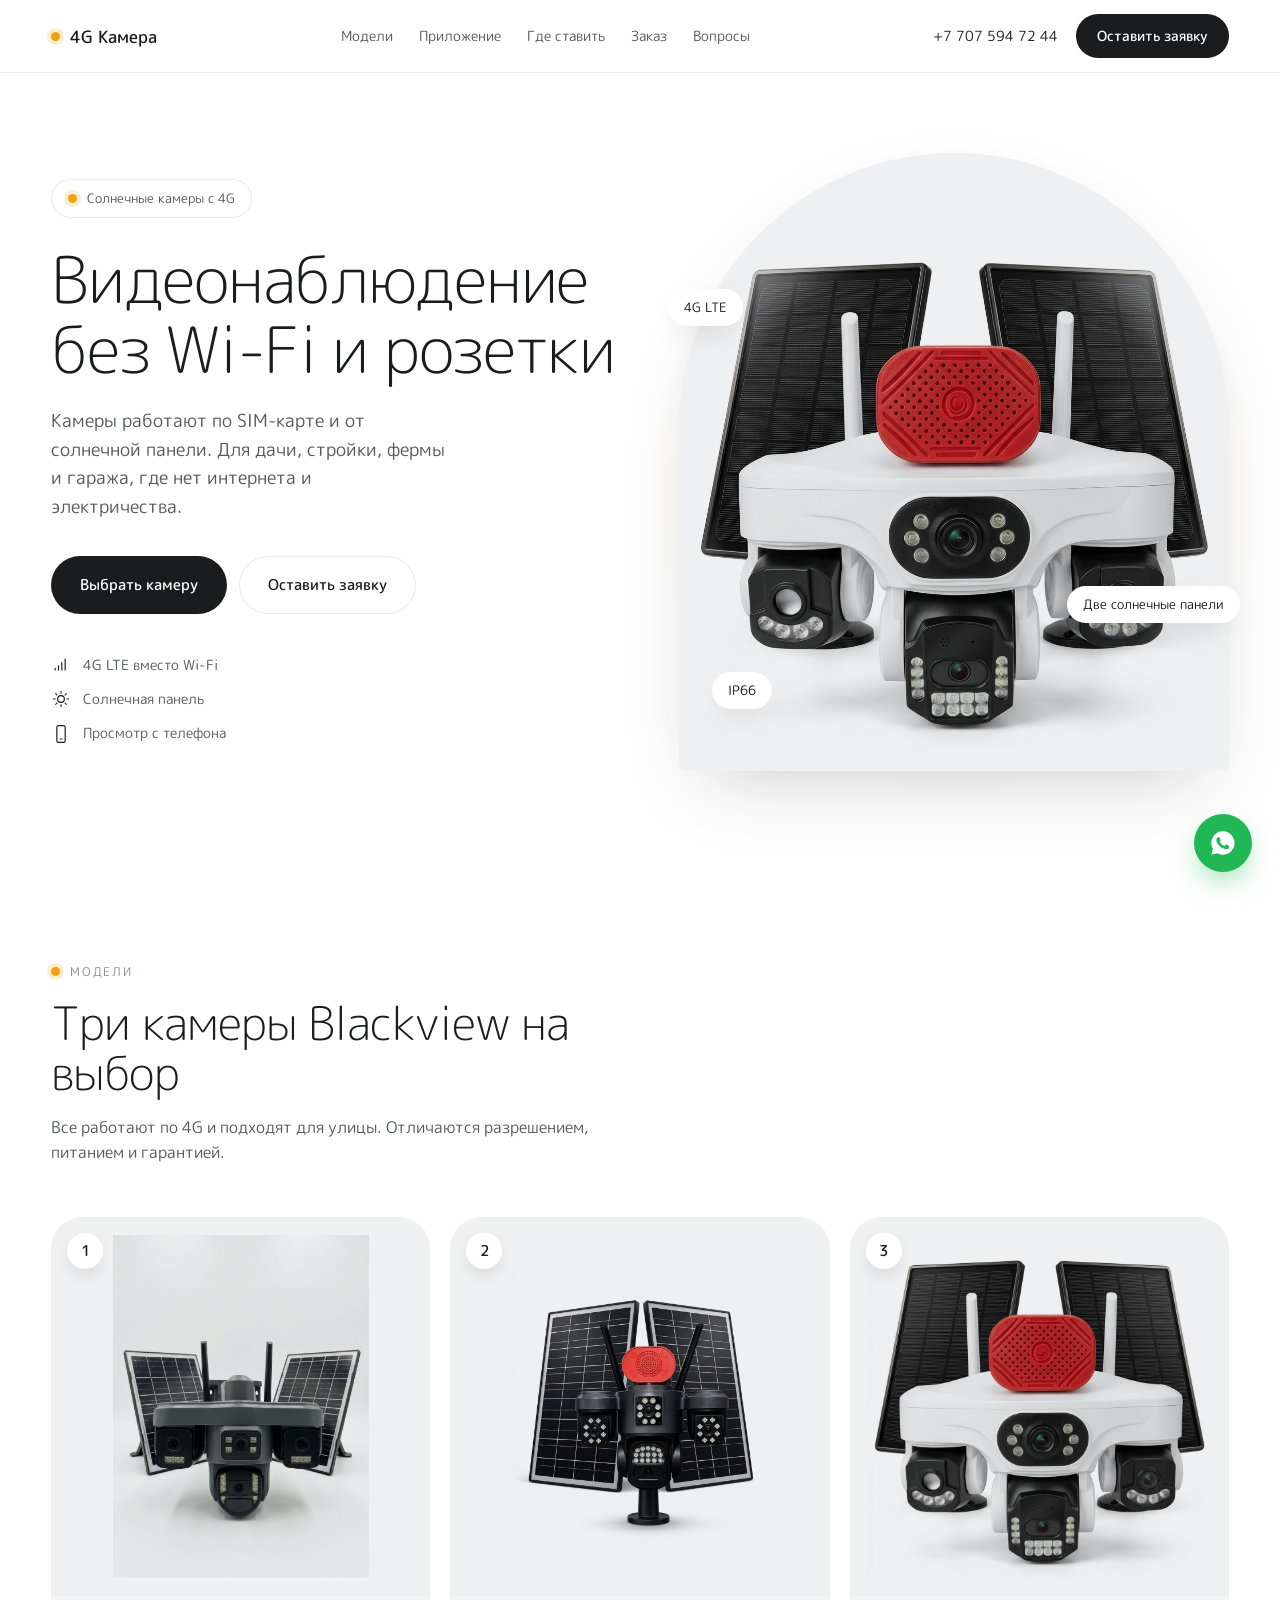
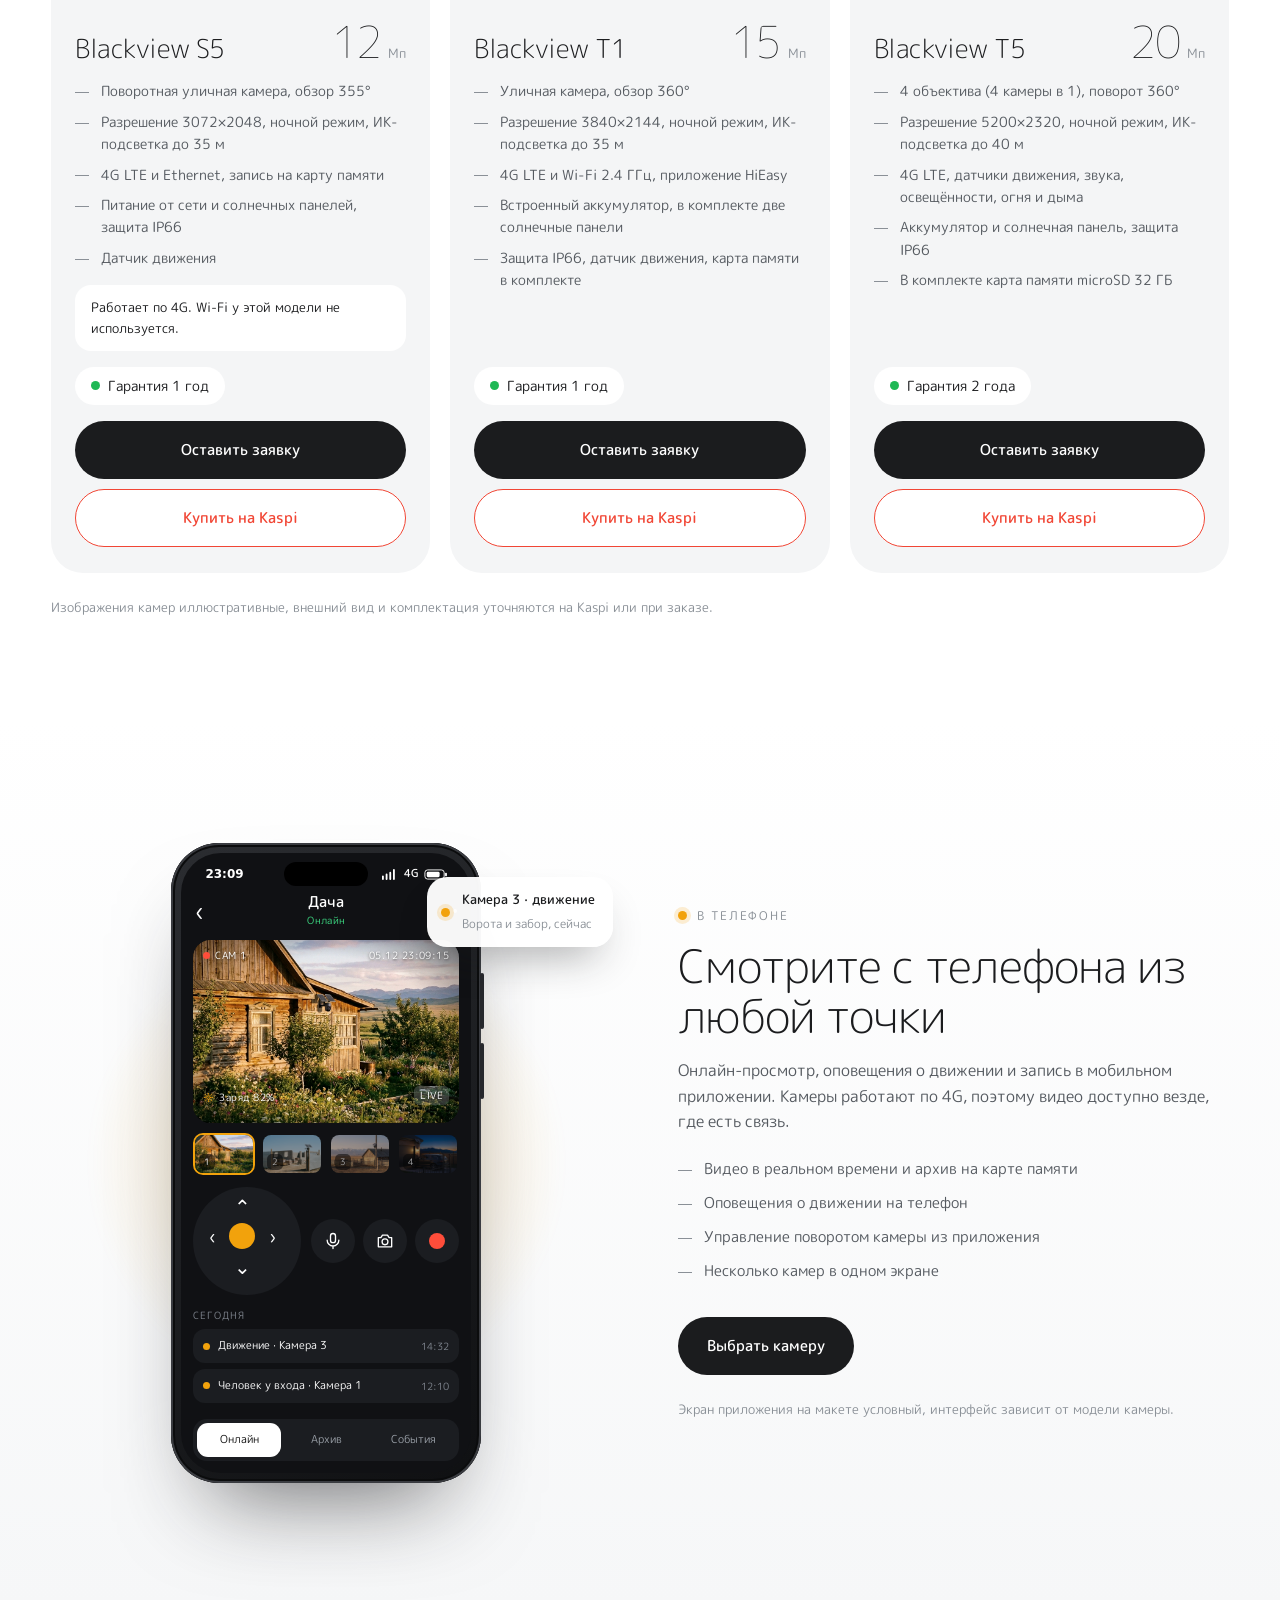
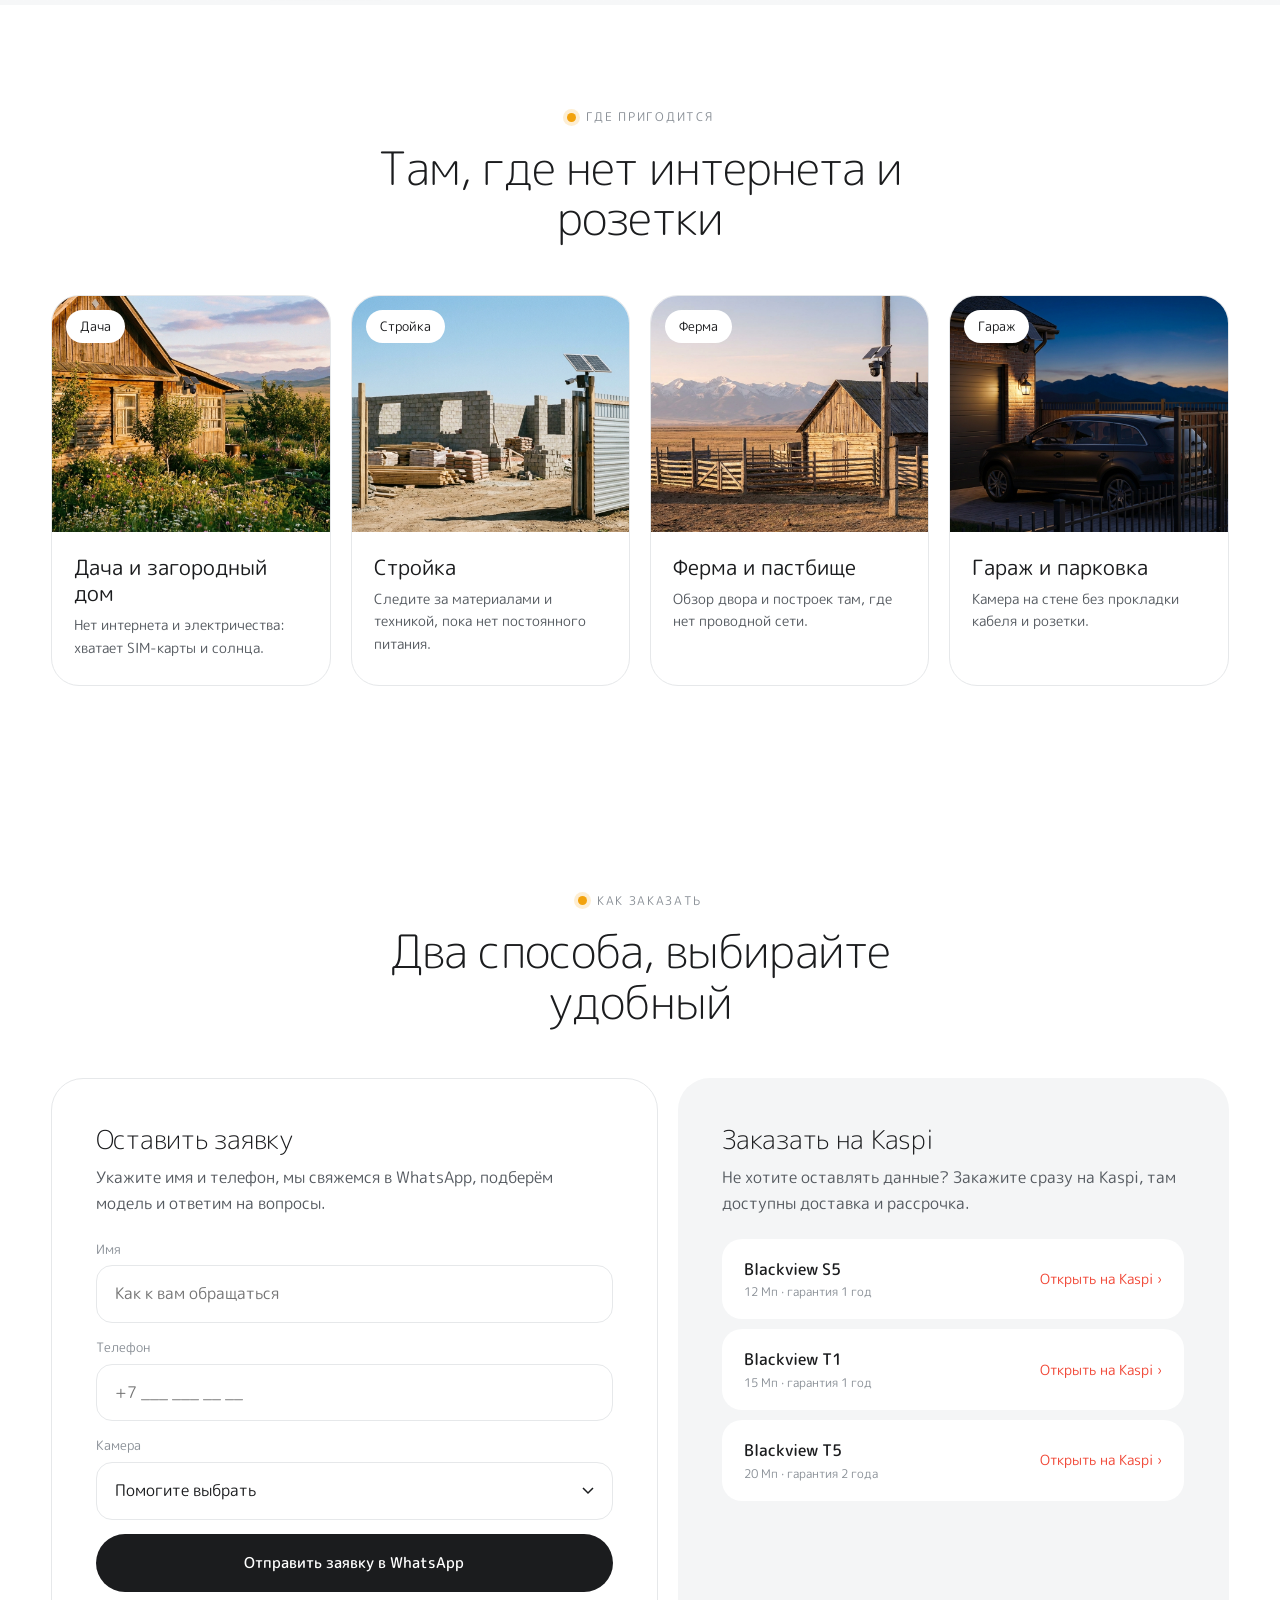
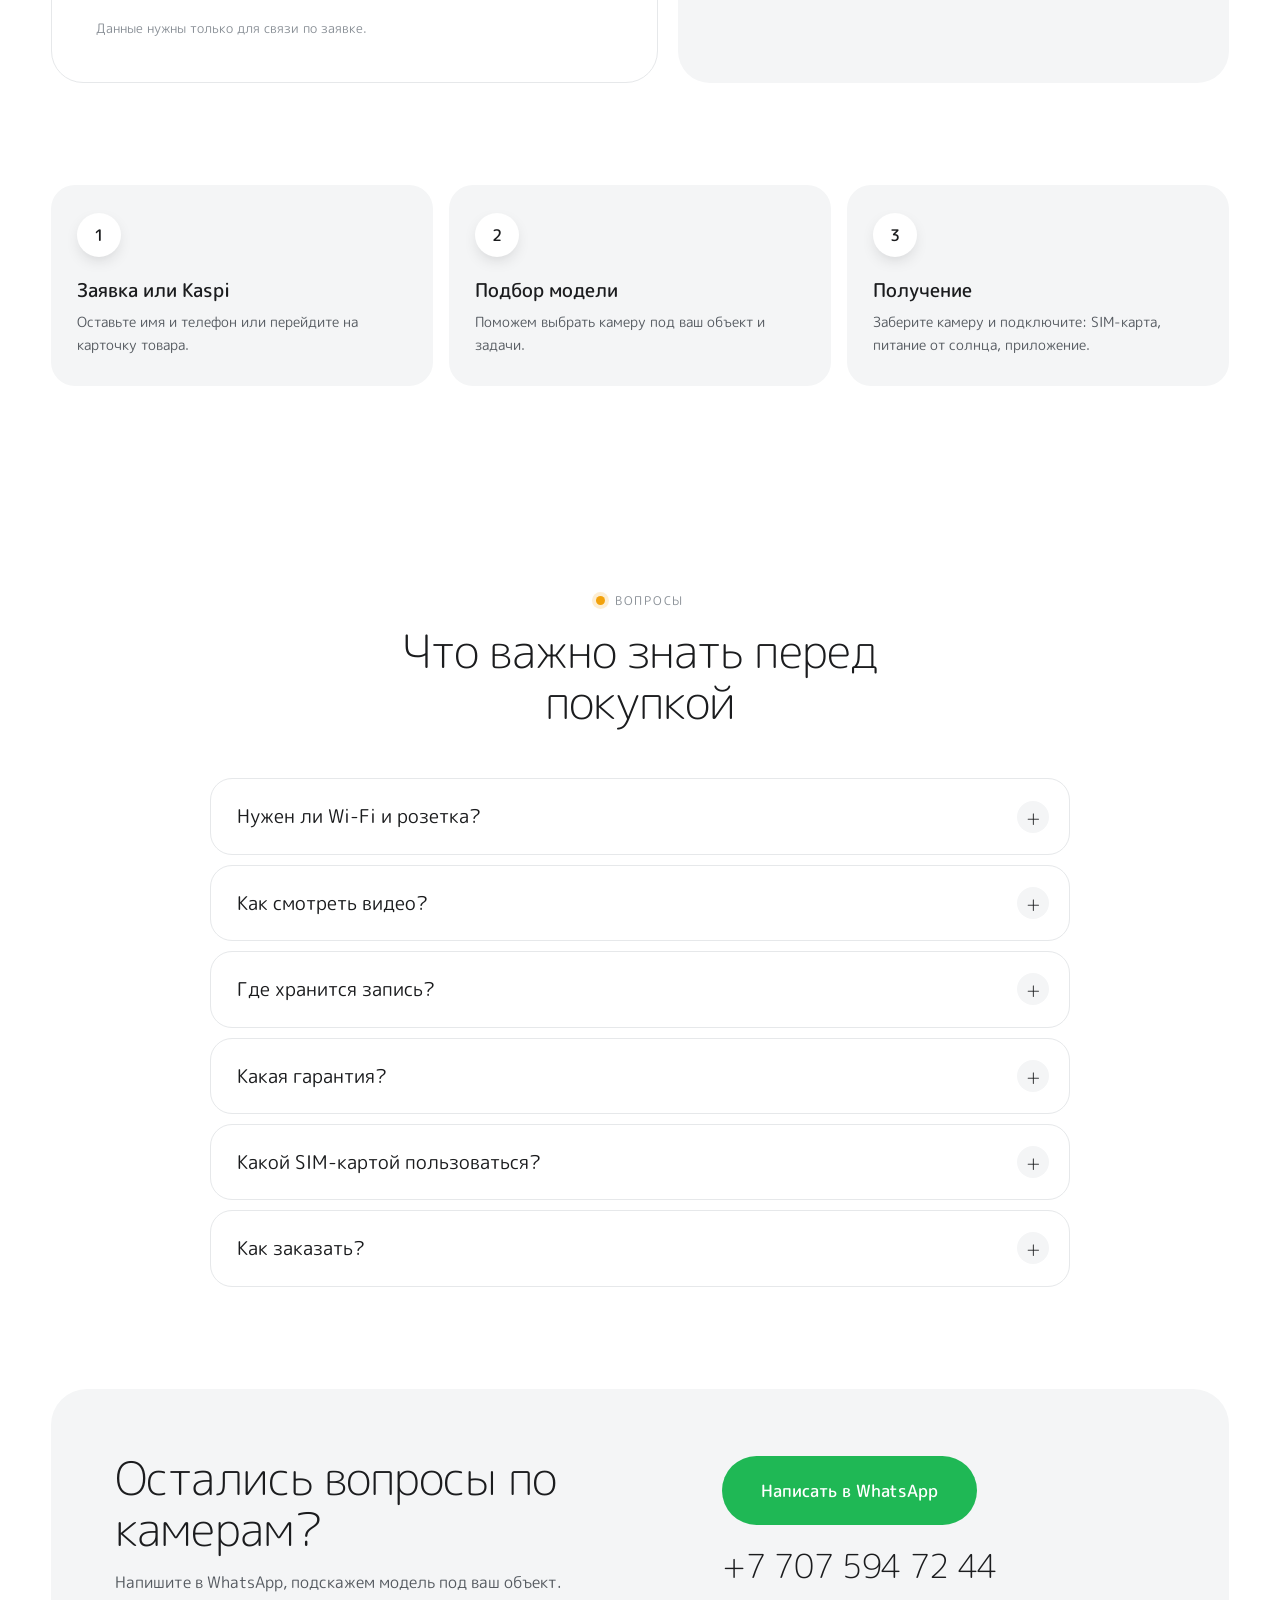
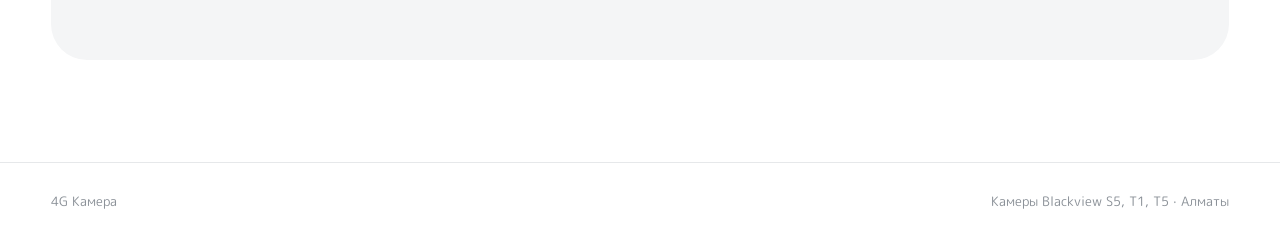
==== commit a1b65824: "A: static phone after models, fullscreen menu polish, mobile fixes; B: sticky bar hides over form" ====
--- a/index.html
+++ b/index.html
@@ -23,10 +23,11 @@
   <a class="logo" href="#top" aria-label="На главную"><i class="sun"></i><span>4G Камера</span></a>
   <nav class="nav" id="nav" aria-label="Разделы">
     <a href="#models"><em>01</em><b class="s">Модели</b><b class="l">Три модели камер</b><small>Характеристики и гарантия</small></a>
-    <a href="#where"><em>02</em><b class="s">Где ставить</b><b class="l">Где пригодится</b><small>Дача, стройка, ферма, гараж</small></a>
-    <a href="#order"><em>03</em><b class="s">Заказ</b><b class="l">Как заказать</b><small>Заявка или Kaspi</small></a>
-    <a href="#faq"><em>04</em><b class="s">Вопросы</b><b class="l">Вопросы и ответы</b><small>SIM, питание, гарантия</small></a>
-    <div class="nav-cta"><button class="btn btn-ink btn-block" type="button" data-lead>Оставить заявку</button><a class="nav-ph" href="tel:+77075947244">+7 707 594 72 44</a></div>
+    <a href="#phone"><em>02</em><b class="s">Приложение</b><b class="l">Просмотр с телефона</b><small>Видео, архив, оповещения</small></a>
+    <a href="#where"><em>03</em><b class="s">Где ставить</b><b class="l">Где пригодится</b><small>Дача, стройка, ферма, гараж</small></a>
+    <a href="#order"><em>04</em><b class="s">Заказ</b><b class="l">Как заказать</b><small>Заявка или Kaspi</small></a>
+    <a href="#faq"><em>05</em><b class="s">Вопросы</b><b class="l">Вопросы и ответы</b><small>SIM, питание, гарантия</small></a>
+    <div class="nav-cta"><button class="btn btn-ink btn-block" type="button" data-lead>Оставить заявку</button><a class="btn btn-wa btn-block" data-wa="Здравствуйте! Хочу узнать про 4G камеры на солнечной панели." href="#">Написать в WhatsApp</a><a class="nav-ph" href="tel:+77075947244">+7 707 594 72 44</a></div>
   </nav>
   <div class="top-r">
     <a class="phone" href="tel:+77075947244">+7 707 594 72 44</a>
@@ -60,6 +61,19 @@
     <span class="pill p1">4G LTE</span>
     <span class="pill p2">Две солнечные панели</span>
     <span class="pill p3">IP66</span>
+  </div>
+</section>
+
+<!-- MODELS -->
+<section class="models" id="models">
+  <div class="sec-head">
+    <p class="eyebrow"><i></i>Модели</p>
+    <h2>Три камеры Blackview на выбор</h2>
+    <p class="sub">Все работают по 4G и подходят для улицы. Отличаются разрешением, питанием и гарантией.</p>
+  </div>
+  <div class="mdl">
+    <div class="mgrid" id="mdlGrid"></div>
+    <p class="foot-note">Изображения камер иллюстративные, внешний вид и комплектация уточняются на Kaspi или при заказе.</p>
   </div>
 </section>
 
@@ -111,19 +125,6 @@
   </div>
 </section>
 
-<!-- MODELS -->
-<section class="models" id="models">
-  <div class="sec-head">
-    <p class="eyebrow"><i></i>Модели</p>
-    <h2>Три камеры Blackview на выбор</h2>
-    <p class="sub">Все работают по 4G и подходят для улицы. Отличаются разрешением, питанием и гарантией.</p>
-  </div>
-  <div class="mdl">
-    <div class="mgrid" id="mdlGrid"></div>
-    <p class="foot-note">Изображения камер иллюстративные, внешний вид и комплектация уточняются на Kaspi или при заказе.</p>
-  </div>
-</section>
-
 <!-- WHERE -->
 <section class="where" id="where">
   <div class="sec-head center">
--- a/styles.css
+++ b/styles.css
@@ -210,7 +210,7 @@
   .contact-box{border-radius:28px}
   .modal-box{padding:30px 22px 24px;border-radius:28px}
 }
-@media (max-width:420px){.menu-btn b{display:none}.menu-btn{width:40px;padding:0;justify-content:center}.mb-i{width:16px}}
+
 @media (prefers-reduced-motion:reduce){*{animation:none!important;transition:none!important}html{scroll-behavior:auto}}
 .arch img,.mdl-img img{-webkit-mask-image:radial-gradient(ellipse 72% 72% at 50% 50%,#000 62%,transparent 100%);mask-image:radial-gradient(ellipse 72% 72% at 50% 50%,#000 62%,transparent 100%)}
 
@@ -243,8 +243,8 @@
 .ph-grid{display:grid;grid-template-columns:minmax(0,1fr) minmax(0,1fr);gap:clamp(32px,6vw,96px);align-items:center;max-width:var(--max);margin:0 auto}
 .ph-stage{position:relative;display:grid;place-items:center;padding:20px 0}
 .ph-glow{position:absolute;width:min(520px,90%);aspect-ratio:1;border-radius:50%;background:radial-gradient(circle,rgba(242,162,12,.28),rgba(242,162,12,0) 68%);filter:blur(6px)}
-.mock{position:relative;width:min(310px,82vw);aspect-ratio:310/640;padding:10px;border-radius:48px;background:linear-gradient(145deg,#2b2d31,#0f1012);box-shadow:0 50px 90px -40px rgba(27,28,30,.65),inset 0 0 0 2px #3a3c41,inset 0 0 0 4px #0b0c0d;transform:rotate(-3deg);transition:transform .5s}
-.mock:hover{transform:rotate(0)}
+.mock{position:relative;width:min(310px,82vw);aspect-ratio:310/640;padding:10px;border-radius:48px;background:linear-gradient(145deg,#2b2d31,#0f1012);box-shadow:0 50px 90px -40px rgba(27,28,30,.65),inset 0 0 0 2px #3a3c41,inset 0 0 0 4px #0b0c0d;}
+
 .ph-btn{position:absolute;right:-3px;width:4px;border-radius:2px;background:#26282c}
 .ph-btn.b1{top:130px;height:56px}.ph-btn.b2{top:200px;height:56px}
 .ph-screen{position:relative;height:100%;border-radius:40px;overflow:hidden;background:#101114;color:#fff;display:flex;flex-direction:column}
@@ -299,10 +299,58 @@
   .ph-stage{order:2}
   .ph-notif{right:2%;top:2%}
 }
-@media (prefers-reduced-motion:reduce){.mock{transform:none}.ph-notif{animation:none}}
+@media (prefers-reduced-motion:reduce){.ph-notif{animation:none}}
 
 .ph-ev{display:grid;gap:6px;margin-top:2px}
 .ph-ev p{font-size:10px;letter-spacing:.1em;text-transform:uppercase;color:#7d838c}
 .ph-ev div{display:flex;align-items:center;gap:8px;padding:8px 10px;border-radius:12px;background:#1B1D21;font-size:11px}
 .ph-ev i{width:7px;height:7px;border-radius:50%;background:#F2A20C;flex:none}
 .ph-ev span{flex:1}.ph-ev em{font-style:normal;color:#7d838c;font-size:10px}
+section{overflow-x:clip}html{overflow-x:clip}
+
+/* mobile polish v2 */
+.top-wa-m{display:none}
+@keyframes menuIn{from{opacity:0;transform:translateY(-10px)}to{opacity:1;transform:none}}
+@keyframes itemIn{from{opacity:0;transform:translateY(8px)}to{opacity:1;transform:none}}
+@media (max-width:1100px){
+  .nav.open{animation:menuIn .22s ease-out}
+  .nav.open a,.nav.open .nav-cta{animation:itemIn .3s ease-out both}
+  .nav.open a:nth-child(2){animation-delay:.04s}.nav.open a:nth-child(3){animation-delay:.08s}.nav.open a:nth-child(4){animation-delay:.12s}.nav.open a:nth-child(5){animation-delay:.16s}.nav.open .nav-cta{animation-delay:.2s}
+  .nav.open a.active b.l{color:var(--ink)}
+  .nav.open a:not(.active) b.l{color:#5d6268}
+  .nav.open a.active em{color:var(--sun)}
+  .nav.open .nav-cta .btn{padding:17px 28px}
+  .menu-btn{height:44px}
+  .menu-btn[aria-expanded="true"]{background:var(--ink);border-color:var(--ink);color:#fff}
+  .menu-btn[aria-expanded="true"] .mb-i i{background:#fff}
+}
+@media (max-width:980px){
+  .st{gap:12px}
+  .st li{display:grid;grid-template-columns:44px 1fr;column-gap:16px;padding:22px 20px;align-items:start}
+  .st b{margin:0;grid-row:1/3}
+  .st h3{margin-bottom:4px}
+}
+@media (max-width:560px){
+  .ph-notif{right:auto;left:50%;top:0;margin-left:-44%;max-width:88%;padding:10px 14px;border-radius:18px;transform-origin:center}
+  .ph-notif b{font-size:12px}.ph-notif small{font-size:11px}
+  @keyframes notif{0%,8%{transform:translateY(-10px);opacity:0}16%,70%{transform:none;opacity:1}80%,100%{transform:translateY(-10px);opacity:0}}
+  .ph-stage{padding:44px 0 8px}
+  .mock{width:min(300px,84vw)}
+  h2{font-size:clamp(26px,7.4vw,34px)}
+  section{padding-top:48px;padding-bottom:48px}
+  .sec-head{margin-bottom:26px}
+  .hero{padding-top:92px;padding-bottom:36px;gap:20px}
+  .hero h1{font-size:clamp(32px,9vw,40px)}
+  .lead{font-size:16px}
+  .hero-facts{margin-top:28px}
+  .mcard-body{padding:20px 20px 22px}
+  .ord-card{padding:24px 20px;border-radius:28px}
+  .kaspi-list a{padding:16px 18px}
+  .qa summary{padding:18px 56px 18px 20px}
+  .qa p{padding:0 20px 20px}
+  .contact-box{padding:28px 22px}
+  .contact-box .btn-lg{width:100%}
+  .wa-float{bottom:14px;right:14px}
+}
+section[id]{scroll-margin-top:60px}
+@media (max-width:1100px){.nav.open .nav-cta a.btn{display:flex;grid-template-columns:none;justify-content:center;align-items:center;border:0;padding:17px 28px;color:#fff;background:var(--wa)}}
